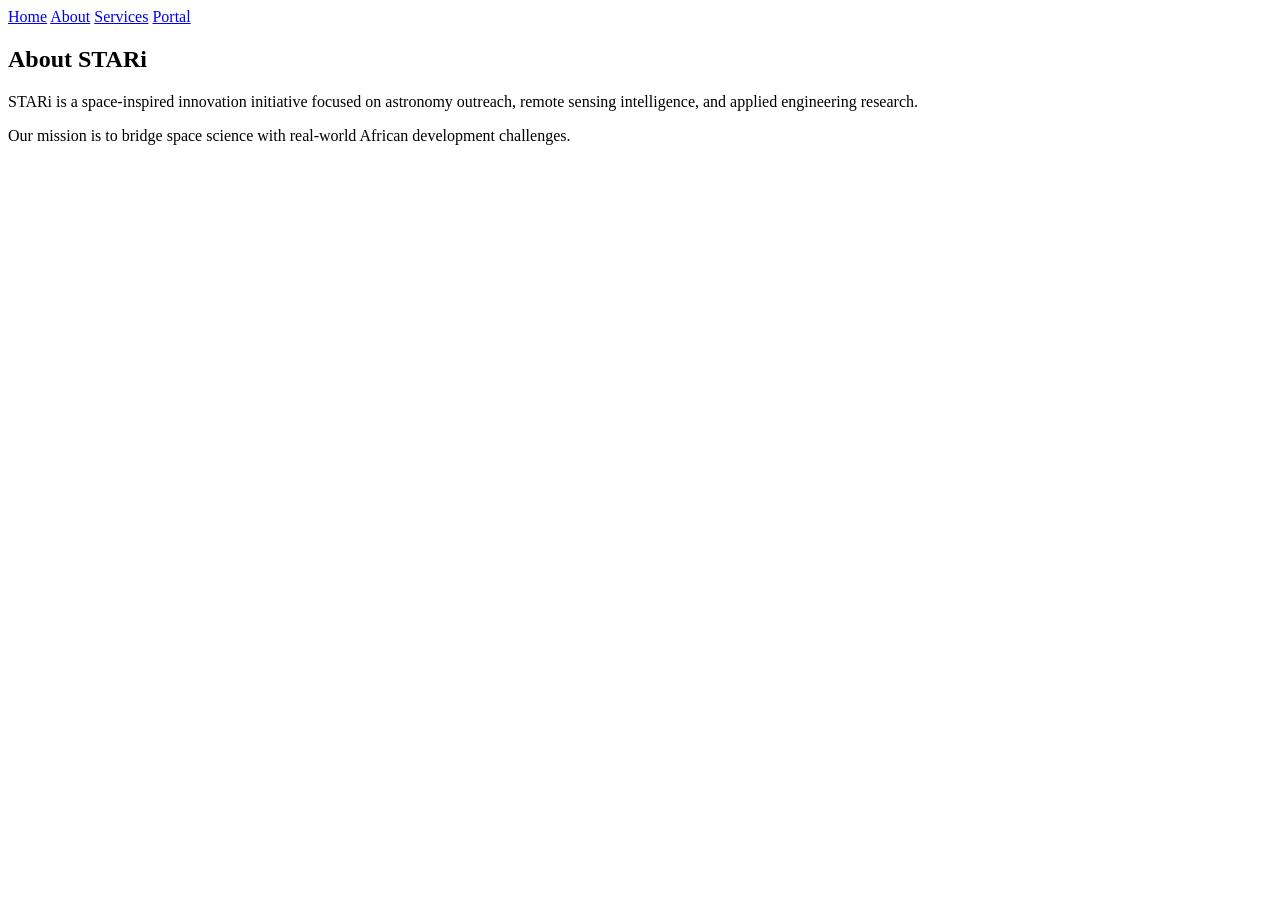
==== about.html @ fab25d23 "Create about.html" ====
<!DOCTYPE html>
<html lang="en">
<head>
<meta charset="UTF-8">
<meta name="viewport" content="width=device-width, initial-scale=1.0">
<title>About | STARi</title>
<link rel="stylesheet" href="styles.css">
</head>

<body>

<header>
  <nav>
    <a href="index.html">Home</a>
    <a href="about.html">About</a>
    <a href="services.html">Services</a>
    <a href="portal.html">Portal</a>
  </nav>
</header>

<section class="section">
  <h1>About STARi</h1>
  <p>
    STARi is a space-inspired innovation initiative focused on astronomy outreach,
    remote sensing intelligence, and applied engineering research.
  </p>

  <p>
    Our mission is to bridge space science with real-world African development challenges.
  </p>
</section>

</body>
</html>
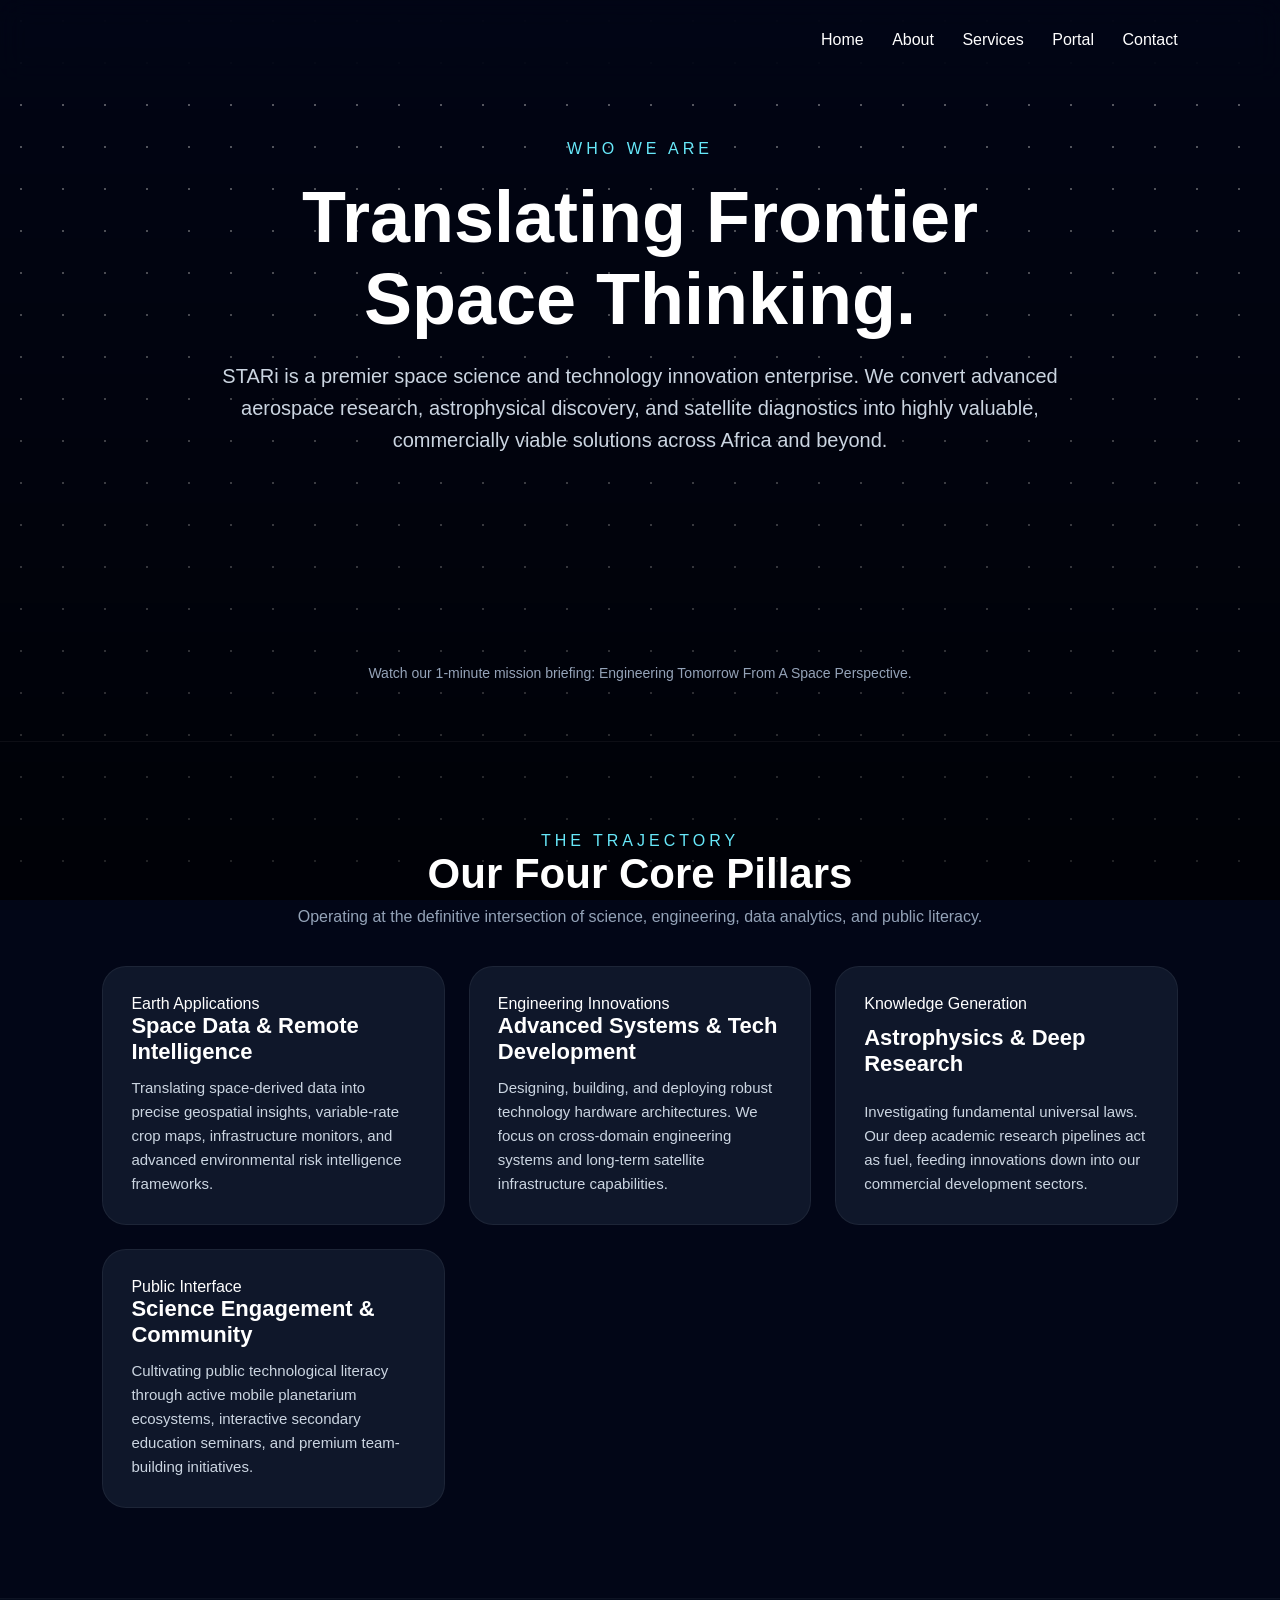
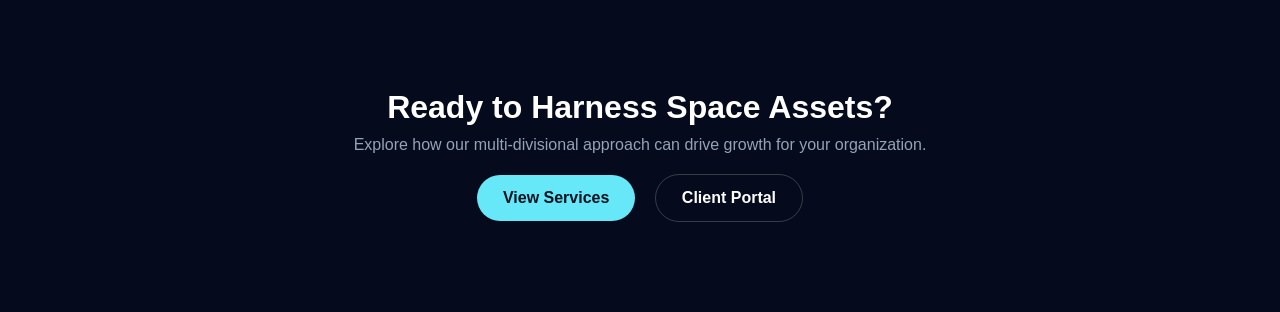
==== commit ea0565ba: "Update about.html" ====
--- a/about.html
+++ b/about.html
@@ -1,34 +1,107 @@
 <!DOCTYPE html>
 <html lang="en">
 <head>
-<meta charset="UTF-8">
-<meta name="viewport" content="width=device-width, initial-scale=1.0">
-<title>About | STARi</title>
-<link rel="stylesheet" href="styles.css">
+  <meta charset="UTF-8">
+  <meta name="viewport" content="width=device-width, initial-scale=1.0">
+  <title>About Us | STARi</title>
+  <link rel="stylesheet" href="styles.css">
 </head>
-
 <body>
 
+<div class="bg"></div>
+<div class="glow"></div>
+
 <header>
+  <div class="logo">
+    <a href="index.html"><img src="https://imgur.com" alt="STARi Logo"></a>
+  </div>
   <nav>
     <a href="index.html">Home</a>
     <a href="about.html">About</a>
     <a href="services.html">Services</a>
     <a href="portal.html">Portal</a>
+    <a href="contact.html">Contact</a>
   </nav>
 </header>
 
-<section class="section">
-  <h1>About STARi</h1>
-  <p>
-    STARi is a space-inspired innovation initiative focused on astronomy outreach,
-    remote sensing intelligence, and applied engineering research.
-  </p>
-
-  <p>
-    Our mission is to bridge space science with real-world African development challenges.
-  </p>
+<!-- HERO INTRO -->
+<section class="hero" style="min-height: auto; padding-bottom: 40px;">
+  <div class="hero-wrap">
+    <div class="tag">WHO WE ARE</div>
+    <h1>Translating Frontier Space Thinking.</h1>
+    <p style="font-size: 20px; line-height: 1.6; margin-top: 20px;">
+      STARi is a premier space science and technology innovation enterprise. We convert advanced aerospace research, astrophysical discovery, and satellite diagnostics into highly valuable, commercially viable solutions across Africa and beyond.
+    </p>
+  </div>
 </section>
 
+<!-- VIDEO SLOT SECTION -->
+<section class="section center" style="padding-top: 0; padding-bottom: 60px;">
+  <div style="max-width: 900px; margin: 0 auto; width: 100%;">
+    <div class="video-container-slot">
+      <!-- PLACEHOLDER FOR VIDEO: Replace the src link inside the iframe below with your YouTube/Vimeo embed link -->
+      <iframe 
+        src="https://youtube.com" 
+        title="STARi Corporate Introduction Video" 
+        frameborder="0" 
+        allow="accelerometer; autoplay; clipboard-write; encrypted-media; gyroscope; picture-in-picture" 
+        allowfullscreen>
+      </iframe>
+    </div>
+    <p class="muted" style="margin: 15px auto 0; font-size: 14px;">Watch our 1-minute mission briefing: Engineering Tomorrow From A Space Perspective.</p>
+  </div>
+</section>
+
+<!-- THE FOUR PILLARS -->
+<section class="section" style="border-top: 1px solid rgba(255,255,255,.05);">
+  <div class="center" style="margin-bottom: 40px;">
+    <div class="tag">THE TRAJECTORY</div>
+    <h2 class="title">Our Four Core Pillars</h2>
+    <p class="muted" style="margin: 0 auto;">Operating at the definitive intersection of science, engineering, data analytics, and public literacy.</p>
+  </div>
+
+  <div class="grid two">
+    
+    <!-- Pillar 1 -->
+    <div class="card">
+      <div class="card-tag">Earth Applications</div>
+      <h3 style="font-size: 22px; margin-bottom: 10px;">Space Data & Remote Intelligence</h3>
+      <p class="muted">Translating space-derived data into precise geospatial insights, variable-rate crop maps, infrastructure monitors, and advanced environmental risk intelligence frameworks.</p>
+    </div>
+
+    <!-- Pillar 2 -->
+    <div class="card">
+      <div class="card-tag">Engineering Innovations</div>
+      <h3 style="font-size: 22px; margin-bottom: 10px;">Advanced Systems & Tech Development</h3>
+      <p class="muted">Designing, building, and deploying robust technology hardware architectures. We focus on cross-domain engineering systems and long-term satellite infrastructure capabilities.</p>
+    </div>
+
+    <!-- Pillar 3 -->
+    <div class="card">
+      <div class="card-tag">Knowledge Generation</div>
+      <h3 style="font-size: 22px; margin-bottom: 10px;">Astrophysics & Deep Research</h3>
+      <p class="muted">Investigating fundamental universal laws. Our deep academic research pipelines act as fuel, feeding innovations down into our commercial development sectors.</p>
+    </div>
+
+    <!-- Pillar 4 -->
+    <div class="card">
+      <div class="card-tag">Public Interface</div>
+      <h3 style="font-size: 22px; margin-bottom: 10px;">Science Engagement & Community</h3>
+      <p class="muted">Cultivating public technological literacy through active mobile planetarium ecosystems, interactive secondary education seminars, and premium team-building initiatives.</p>
+    </div>
+
+  </div>
+</section>
+
+<!-- CALL TO ACTION -->
+<section class="section center" style="background: rgba(15, 23, 42, 0.3); border-top: 1px solid rgba(255,255,255,.03);">
+  <h2 class="title" style="font-size: 32px;">Ready to Harness Space Assets?</h2>
+  <p class="muted" style="margin: 0 auto 20px;">Explore how our multi-divisional approach can drive growth for your organization.</p>
+  <a href="services.html" class="btn" style="margin-top:0;">View Services</a>
+  <a href="portal.html" class="btn" style="margin-top:0; background:transparent; color:#fff; border: 1px solid rgba(255,255,255,0.2); margin-left: 15px;">Client Portal</a>
+</section>
+
+<script src="script.js"></script>
 </body>
 </html>
+</html>
--- a/styles.css
+++ b/styles.css
@@ -0,0 +1,164 @@
+/* styles.css mn*/
+*{margin:0;padding:0;box-sizing:border-box}
+html{scroll-behavior:smooth}
+body{font-family:Inter,Arial,sans-serif;background:#020617;color:#fff;overflow-x:hidden}
+a{text-decoration:none;color:inherit}
+
+.bg{position:fixed;inset:0;background:radial-gradient(circle,#ffffff66 1px,transparent 1px);background-size:42px 42px;z-index:-2}
+.glow{position:fixed;inset:0;background:linear-gradient(180deg,rgba(0,0,0,.1),rgba(0,0,0,.7));z-index:-1}
+
+header{
+  height:80px;
+  display:flex;
+  align-items:center;
+  justify-content:space-between;
+  padding:0 8%;
+  position:fixed;
+  top:0;
+  width:100%;
+  z-index:1000;
+  background:rgba(2,6,23,.55);
+  backdrop-filter:blur(14px);
+}
+
+.logo img{
+  height:200px;
+  width:auto;
+  display:block;
+  filter:drop-shadow(0 0 10px #67e8f9);
+}
+
+nav a{margin-left:24px}
+
+.hero{min-height:100vh;display:grid;place-items:center;padding:140px 8% 80px}
+.hero-wrap{text-align:center;max-width:900px}
+.tag{color:#67e8f9;letter-spacing:4px}
+.hero h1{font-size:72px;margin:18px 0}
+.hero p{color:#cbd5e1}
+
+.btn{display:inline-block;margin-top:20px;padding:14px 26px;border-radius:999px;background:#67e8f9;color:#04111f;font-weight:800}
+
+.section{padding:90px 8%}
+.title{font-size:42px;margin-bottom:10px}
+.muted{color:#94a3b8;max-width:700px}
+
+.grid{display:grid;gap:24px;margin-top:30px}
+.two{grid-template-columns:repeat(auto-fit,minmax(280px,1fr))}
+.four{grid-template-columns:repeat(auto-fit,minmax(180px,1fr))}
+
+/* Global standard layout cards */
+.card{
+  padding:28px;
+  border-radius:24px;
+  background:#0f172a;
+  border:1px solid rgba(255,255,255,.06);
+  overflow: hidden; 
+  display: flex;
+  flex-direction: column;
+  justify-content: space-between;
+  position: relative;
+  transition: transform 0.3s cubic-bezier(0.25, 1, 0.5, 1), border-color 0.3s ease;
+}
+
+.center { text-align: center; justify-content: center; align-items: center; }
+
+.card:hover {
+  transform: translateY(-4px);
+  border-color: rgba(103, 232, 249, 0.3);
+}
+
+/* ==========================================================================
+   NEW: NASA Structural Image Engine (No gaps, No zooming)
+   ========================================================================== */
+
+/* Gives specific canvas framing heights for media content structures */
+#services .card {
+  min-height: 340px; 
+}
+
+#divisions .card {
+  min-height: 200px;
+}
+
+/* The actual image asset element stretched edge-to-edge with absolute zero gaps */
+.card-bg-img {
+  position: absolute;
+  inset: 0;
+  width: 100%;
+  height: 100%;
+  object-fit: fill; /* Forces entire photo to completely match card boundaries without cropping */
+  z-index: 1;
+  transition: transform 0.4s ease;
+}
+
+.card:hover .card-bg-img {
+  transform: scale(1.03); /* Subtle fluid interactive zoom on mouse-over */
+}
+
+/* High-contrast dark linear protective film overlay protecting white text */
+.card-overlay-film {
+  position: absolute;
+  inset: 0;
+  background: linear-gradient(to top, rgba(2, 6, 23, 0.95) 25%, rgba(2, 6, 23, 0.5) 70%, rgba(2, 6, 23, 0.2) 100%);
+  z-index: 2;
+}
+
+/* Lifts all copy and buttons safely over graphic elements */
+.card-text-layer {
+  position: relative;
+  z-index: 3;
+  width: 100%;
+  height: 100%;
+  display: flex;
+  flex-direction: column;
+  justify-content: flex-end;
+  align-items: flex-start;
+}
+
+/* ========================================================================== */
+
+.metric{font-size:48px;color:#67e8f9;font-weight:900}
+
+/* Typography styles for content inside the service cards */
+.card h3 {
+  font-size: 26px;
+  line-height: 1.2;
+  margin-bottom: 8px;
+  font-weight: 800;
+}
+
+.card h4 {
+  color: #fff;
+  font-size: 20px;
+  font-weight: 700;
+  margin: 0;
+}
+
+.card p {
+  font-size: 15px;
+  line-height: 1.6;
+  color: #cbd5e1;
+}
+
+/* Interactive custom typography link indicator */
+.card-link {
+  font-size: 14px;
+  font-weight: 700;
+  color: #67e8f9;
+  display: inline-block;
+  margin-top: 15px;
+}
+
+.badge-row {
+  display: flex;
+  gap: 12px;
+  flex-wrap: wrap;
+  margin-top: 15px;
+}
+
+@media(max-width:768px){
+nav{display:none}
+.hero h1{font-size:44px}
+#services .card { min-height: 300px; }
+#divisions .card { min-height: 170px; }
+}
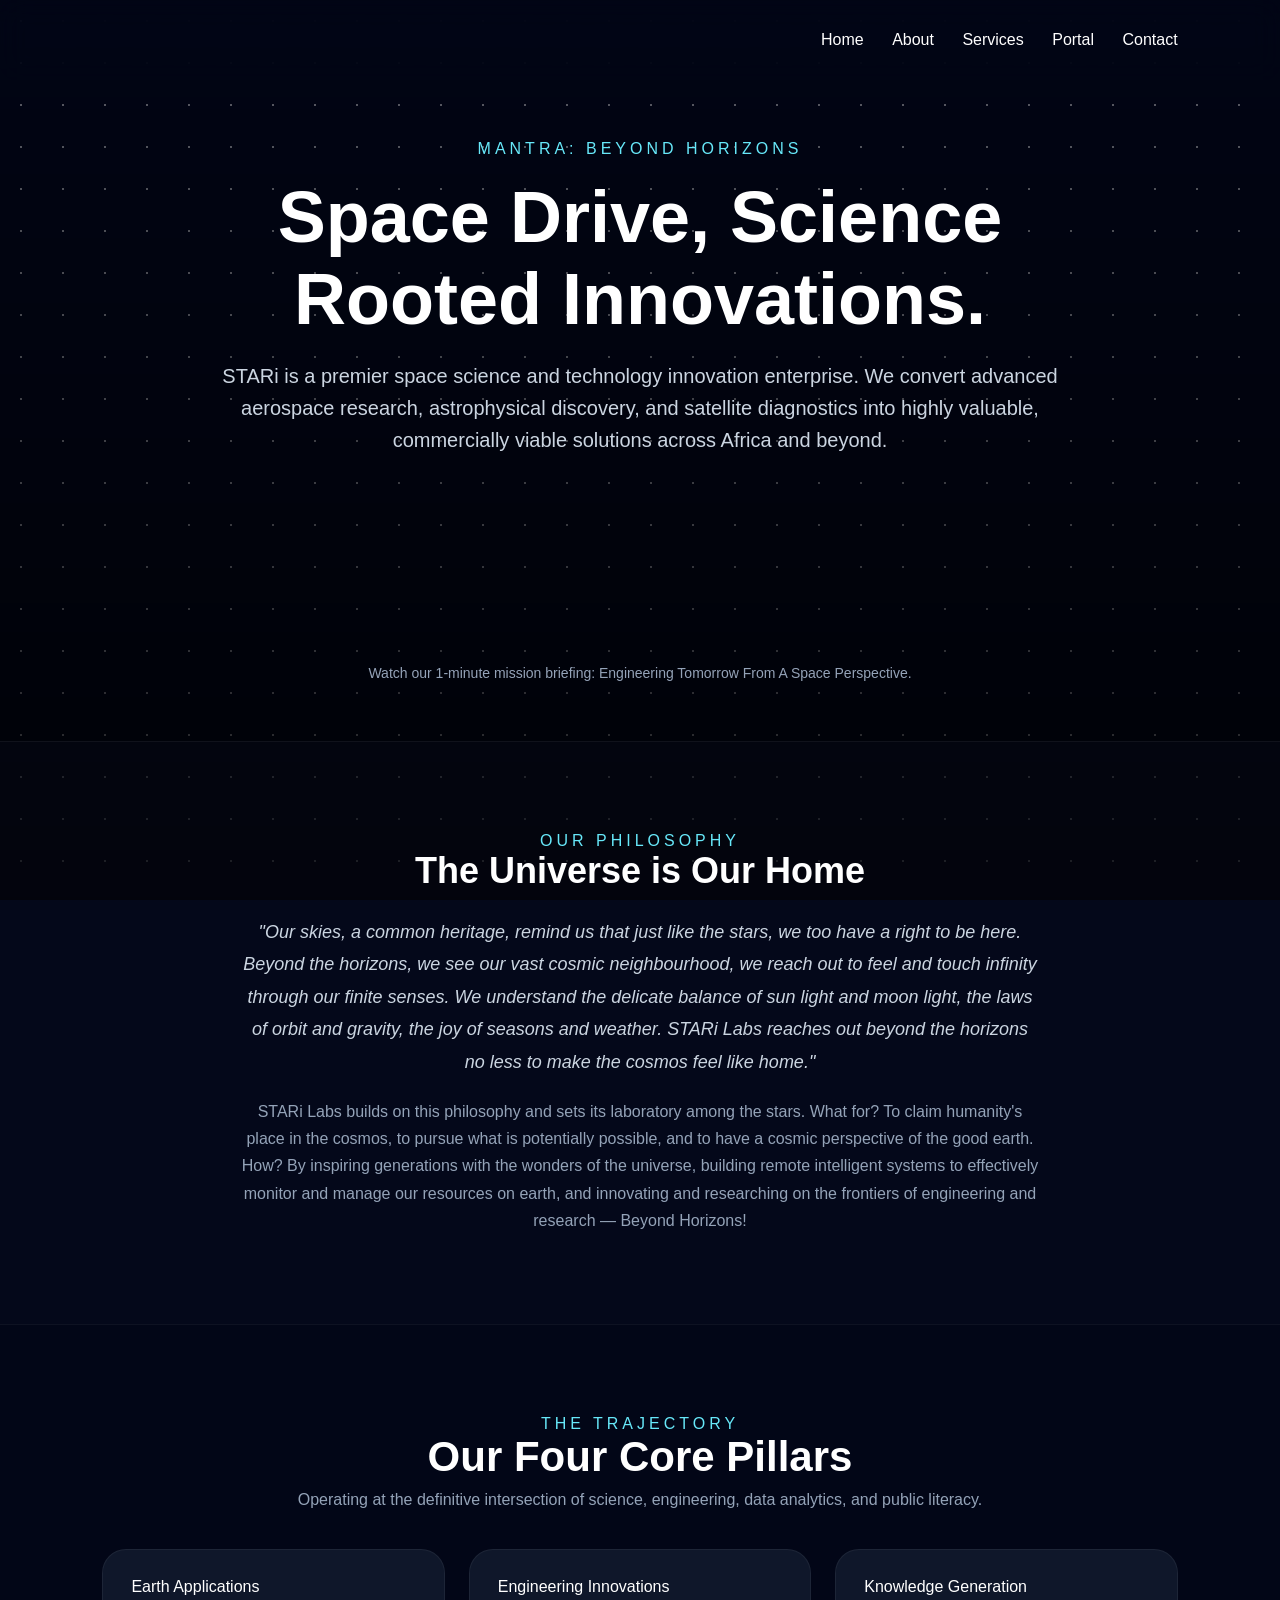
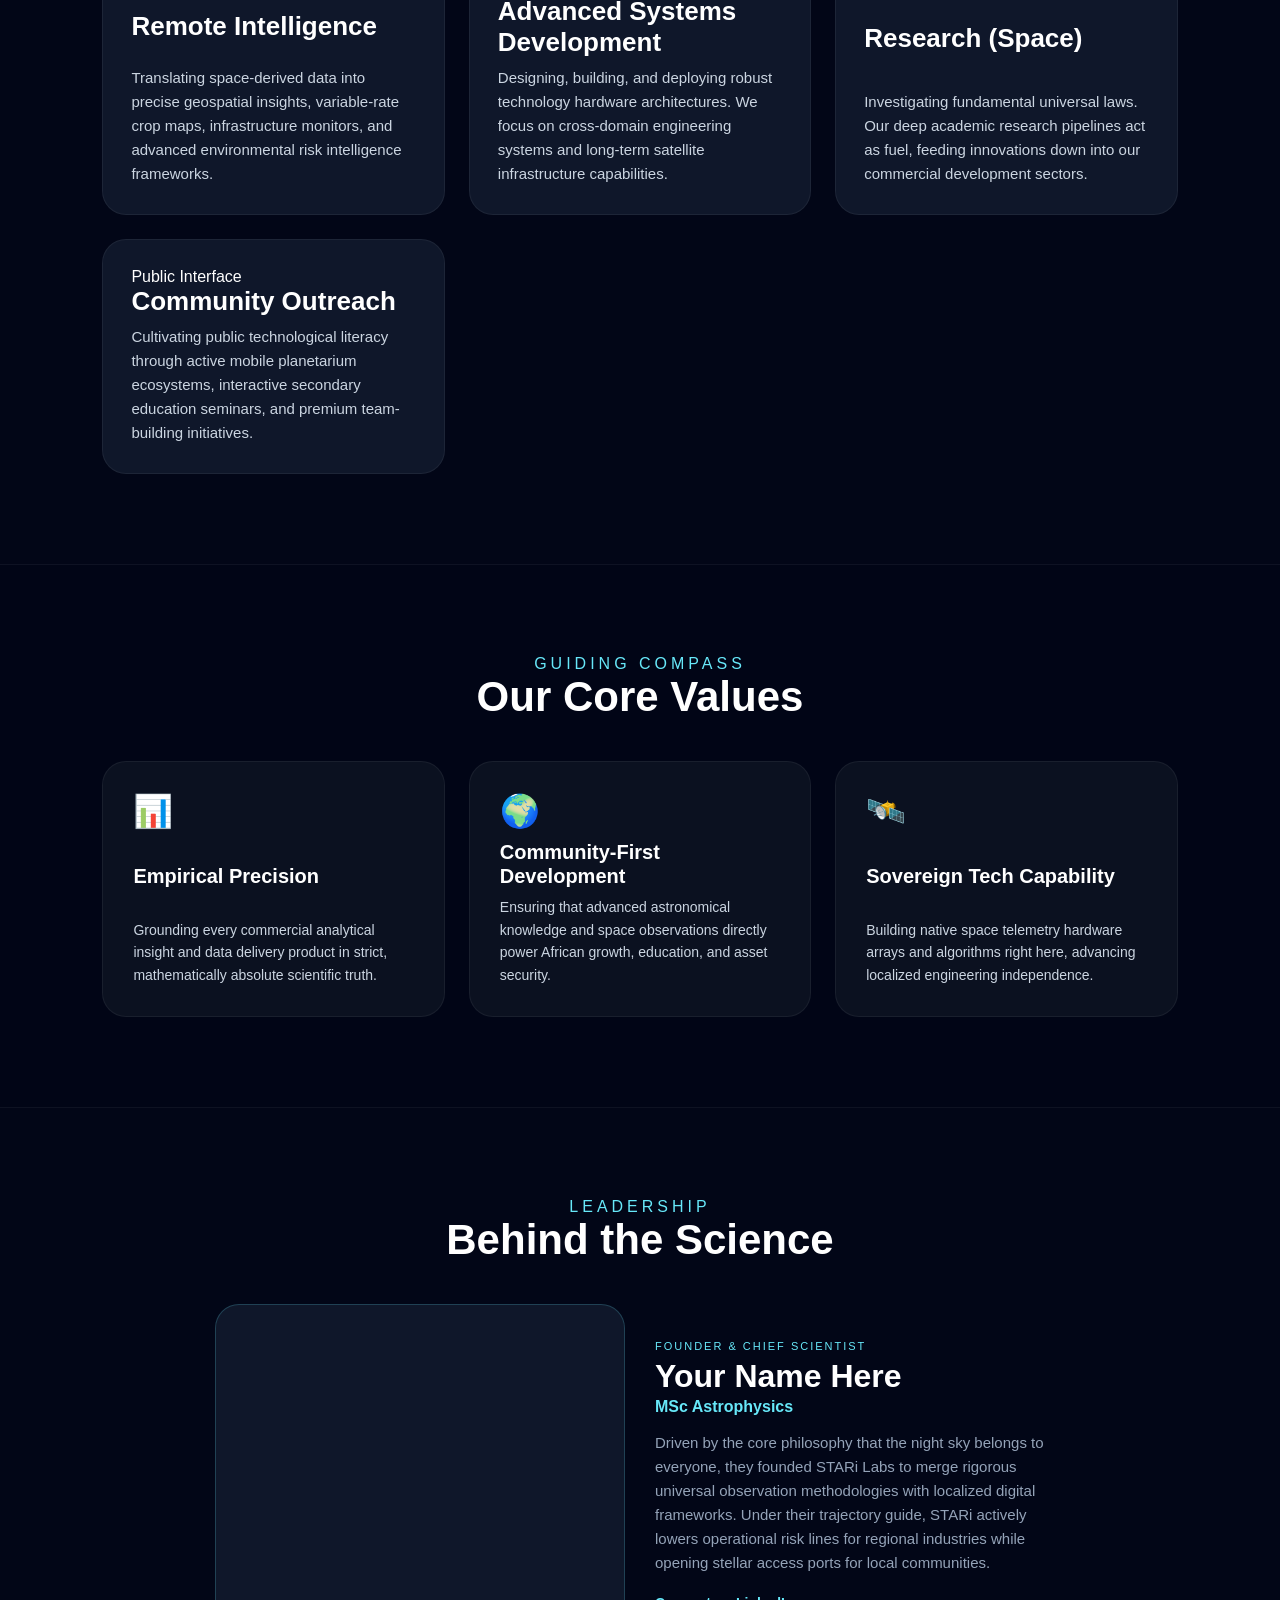
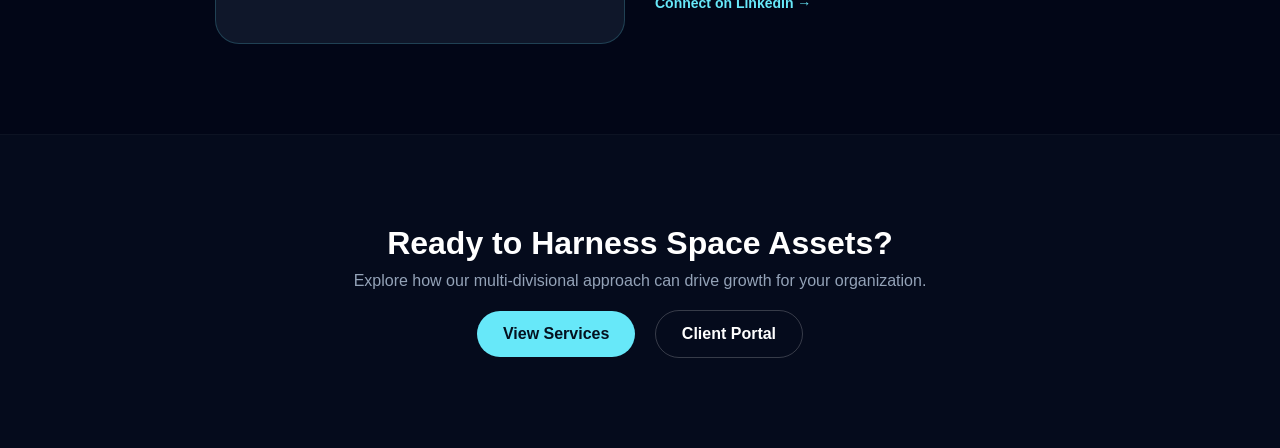
==== commit baccb18a: "Update about.html" ====
--- a/about.html
+++ b/about.html
@@ -13,7 +13,7 @@
 
 <header>
   <div class="logo">
-    <a href="index.html"><img src="https://imgur.com" alt="STARi Logo"></a>
+    <a href="index.html"><img src="https://i.imgur.com/R3OBLXe.png" alt="STARi Logo"></a>
   </div>
   <nav>
     <a href="index.html">Home</a>
@@ -27,8 +27,8 @@
 <!-- HERO INTRO -->
 <section class="hero" style="min-height: auto; padding-bottom: 40px;">
   <div class="hero-wrap">
-    <div class="tag">WHO WE ARE</div>
-    <h1>Translating Frontier Space Thinking.</h1>
+    <div class="tag">MANTRA: BEYOND HORIZONS</div>
+    <h1>Space Drive, Science Rooted Innovations.</h1>
     <p style="font-size: 20px; line-height: 1.6; margin-top: 20px;">
       STARi is a premier space science and technology innovation enterprise. We convert advanced aerospace research, astrophysical discovery, and satellite diagnostics into highly valuable, commercially viable solutions across Africa and beyond.
     </p>
@@ -39,9 +39,9 @@
 <section class="section center" style="padding-top: 0; padding-bottom: 60px;">
   <div style="max-width: 900px; margin: 0 auto; width: 100%;">
     <div class="video-container-slot">
-      <!-- PLACEHOLDER FOR VIDEO: Replace the src link inside the iframe below with your YouTube/Vimeo embed link -->
+      <!-- REPLACE THIS URL WITH YOUR YOUTUBE EMBED LINK -->
       <iframe 
-        src="https://youtube.com" 
+        src="https://www.youtube.com/embed/QVk-HM4Ypyw?si=bgR9emn5hVUSKY8L" 
         title="STARi Corporate Introduction Video" 
         frameborder="0" 
         allow="accelerometer; autoplay; clipboard-write; encrypted-media; gyroscope; picture-in-picture" 
@@ -52,8 +52,24 @@
   </div>
 </section>
 
+<!-- PHILOSOPHY / SHORT STORY SECTION -->
+<section class="section" style="border-top: 1px solid rgba(255,255,255,.05); background: rgba(15, 23, 42, 0.2);">
+  <div style="max-width: 800px; margin: 0 auto; text-align: center;">
+    <div class="tag">OUR PHILOSOPHY</div>
+    <h2 class="title" style="font-size: 36px; margin-bottom: 24px;">The Universe is Our Home</h2>
+    
+    <p style="font-size: 18px; line-height: 1.8; color: #cbd5e1; font-style: italic; margin-bottom: 20px;">
+      "Our skies, a common heritage, remind us that just like the stars, we too have a right to be here. Beyond the horizons, we see our vast cosmic neighbourhood, we reach out to feel and touch infinity through our finite senses. We understand the delicate balance of sun light and moon light, the laws of orbit and gravity, the joy of seasons and weather. STARi Labs reaches out beyond the horizons no less to make the cosmos feel like home."
+    </p>
+    
+    <p style="font-size: 16px; line-height: 1.7; color: #94a3b8;">
+      STARi Labs builds on this philosophy and sets its laboratory among the stars. What for? To claim humanity's place in the cosmos, to pursue what is potentially possible, and to have a cosmic perspective of the good earth. How? By inspiring generations with the wonders of the universe, building remote intelligent systems to effectively monitor and manage our resources on earth, and innovating and researching on the frontiers of engineering and research — Beyond Horizons!
+    </p>
+  </div>
+</section>
+
 <!-- THE FOUR PILLARS -->
-<section class="section" style="border-top: 1px solid rgba(255,255,255,.05);">
+<section id="divisions" class="section" style="border-top: 1px solid rgba(255,255,255,.05);">
   <div class="center" style="margin-bottom: 40px;">
     <div class="tag">THE TRAJECTORY</div>
     <h2 class="title">Our Four Core Pillars</h2>
@@ -61,35 +77,88 @@
   </div>
 
   <div class="grid two">
-    
     <!-- Pillar 1 -->
-    <div class="card">
+    <div class="card" style="background-image: url('https://imgur.com');">
       <div class="card-tag">Earth Applications</div>
-      <h3 style="font-size: 22px; margin-bottom: 10px;">Space Data & Remote Intelligence</h3>
-      <p class="muted">Translating space-derived data into precise geospatial insights, variable-rate crop maps, infrastructure monitors, and advanced environmental risk intelligence frameworks.</p>
+      <h3>Remote Intelligence</h3>
+      <p>Translating space-derived data into precise geospatial insights, variable-rate crop maps, infrastructure monitors, and advanced environmental risk intelligence frameworks.</p>
     </div>
 
     <!-- Pillar 2 -->
-    <div class="card">
+    <div class="card" style="background-image: url('https://imgur.com');">
       <div class="card-tag">Engineering Innovations</div>
-      <h3 style="font-size: 22px; margin-bottom: 10px;">Advanced Systems & Tech Development</h3>
-      <p class="muted">Designing, building, and deploying robust technology hardware architectures. We focus on cross-domain engineering systems and long-term satellite infrastructure capabilities.</p>
+      <h3>Advanced Systems Development</h3>
+      <p>Designing, building, and deploying robust technology hardware architectures. We focus on cross-domain engineering systems and long-term satellite infrastructure capabilities.</p>
     </div>
 
     <!-- Pillar 3 -->
-    <div class="card">
+    <div class="card" style="background-image: url('https://imgur.com');">
       <div class="card-tag">Knowledge Generation</div>
-      <h3 style="font-size: 22px; margin-bottom: 10px;">Astrophysics & Deep Research</h3>
-      <p class="muted">Investigating fundamental universal laws. Our deep academic research pipelines act as fuel, feeding innovations down into our commercial development sectors.</p>
+      <h3>Research (Space)</h3>
+      <p>Investigating fundamental universal laws. Our deep academic research pipelines act as fuel, feeding innovations down into our commercial development sectors.</p>
     </div>
 
     <!-- Pillar 4 -->
-    <div class="card">
+    <div class="card" style="background-image: url('https://imgur.com');">
       <div class="card-tag">Public Interface</div>
-      <h3 style="font-size: 22px; margin-bottom: 10px;">Science Engagement & Community</h3>
-      <p class="muted">Cultivating public technological literacy through active mobile planetarium ecosystems, interactive secondary education seminars, and premium team-building initiatives.</p>
+      <h3>Community Outreach</h3>
+      <p>Cultivating public technological literacy through active mobile planetarium ecosystems, interactive secondary education seminars, and premium team-building initiatives.</p>
     </div>
+  </div>
+</section>
 
+<!-- CORE VALUES -->
+<section class="section" style="border-top: 1px solid rgba(255,255,255,.05); background: rgba(2, 6, 23, 0.4);">
+  <div class="center" style="margin-bottom: 40px;">
+    <div class="tag">GUIDING COMPASS</div>
+    <h2 class="title">Our Core Values</h2>
+  </div>
+  <div class="grid three" style="grid-template-columns: repeat(auto-fit, minmax(250px, 1fr));">
+    <div class="card" style="padding: 30px; background: #0b1120;">
+      <div class="metric" style="font-size: 32px; margin-bottom: 10px;">📊</div>
+      <h3 style="font-size: 20px; margin-bottom: 8px;">Empirical Precision</h3>
+      <p class="muted" style="font-size: 14px;">Grounding every commercial analytical insight and data delivery product in strict, mathematically absolute scientific truth.</p>
+    </div>
+    <div class="card" style="padding: 30px; background: #0b1120;">
+      <div class="metric" style="font-size: 32px; margin-bottom: 10px;">🌍</div>
+      <h3 style="font-size: 20px; margin-bottom: 8px;">Community-First Development</h3>
+      <p class="muted" style="font-size: 14px;">Ensuring that advanced astronomical knowledge and space observations directly power African growth, education, and asset security.</p>
+    </div>
+    <div class="card" style="padding: 30px; background: #0b1120;">
+      <div class="metric" style="font-size: 32px; margin-bottom: 10px;">🛰️</div>
+      <h3 style="font-size: 20px; margin-bottom: 8px;">Sovereign Tech Capability</h3>
+      <p class="muted" style="font-size: 14px;">Building native space telemetry hardware arrays and algorithms right here, advancing localized engineering independence.</p>
+    </div>
+  </div>
+</section>
+
+<!-- FOUNDER LAYER (NASA Action Shot Bento Grid) -->
+<section class="section" style="border-top: 1px solid rgba(255,255,255,.05);">
+  <div class="center" style="margin-bottom: 40px;">
+    <div class="tag">LEADERSHIP</div>
+    <h2 class="title">Behind the Science</h2>
+  </div>
+
+  <div style="max-width: 850px; margin: 0 auto; display: grid; grid-template-columns: repeat(auto-fit, minmax(280px, 1fr)); gap: 30px; align-items: center;">
+    <!-- Founder Image Frame Box -->
+    <div class="card" style="padding: 0; min-height: 340px; border-color: rgba(103, 232, 249, 0.2); background-size: cover; background-image: url('https://placeholder.com');">
+      <!-- Image is set via inline style background for clean automatic fitting -->
+    </div>
+    
+    <!-- Founder Credentials Content Box -->
+    <div style="display: flex; flex-direction: column; gap: 15px;">
+      <div>
+        <span class="tag" style="font-size: 11px; letter-spacing: 2px;">FOUNDER & CHIEF SCIENTIST</span>
+        <h3 style="font-size: 32px; font-weight: 800; margin-top: 5px; line-height: 1.1;">Your Name Here</h3>
+        <p style="color: #67e8f9; font-size: 16px; font-weight: 600; margin-top: 4px;">MSc Astrophysics</p>
+      </div>
+      <p class="muted" style="line-height: 1.6; font-size: 15px;">
+        Driven by the core philosophy that the night sky belongs to everyone, they founded STARi Labs to merge rigorous universal observation methodologies with localized digital frameworks. Under their trajectory guide, STARi actively lowers operational risk lines for regional industries while opening stellar access ports for local communities.
+      </p>
+      <div>
+        <a href="https://linkedin.com" target="_blank" class="card-link" style="margin-top: 5px;">Connect on LinkedIn →</a>
+      </div>
+    </div>
   </div>
 </section>
 
@@ -104,4 +173,3 @@
 <script src="script.js"></script>
 </body>
 </html>
-</html>
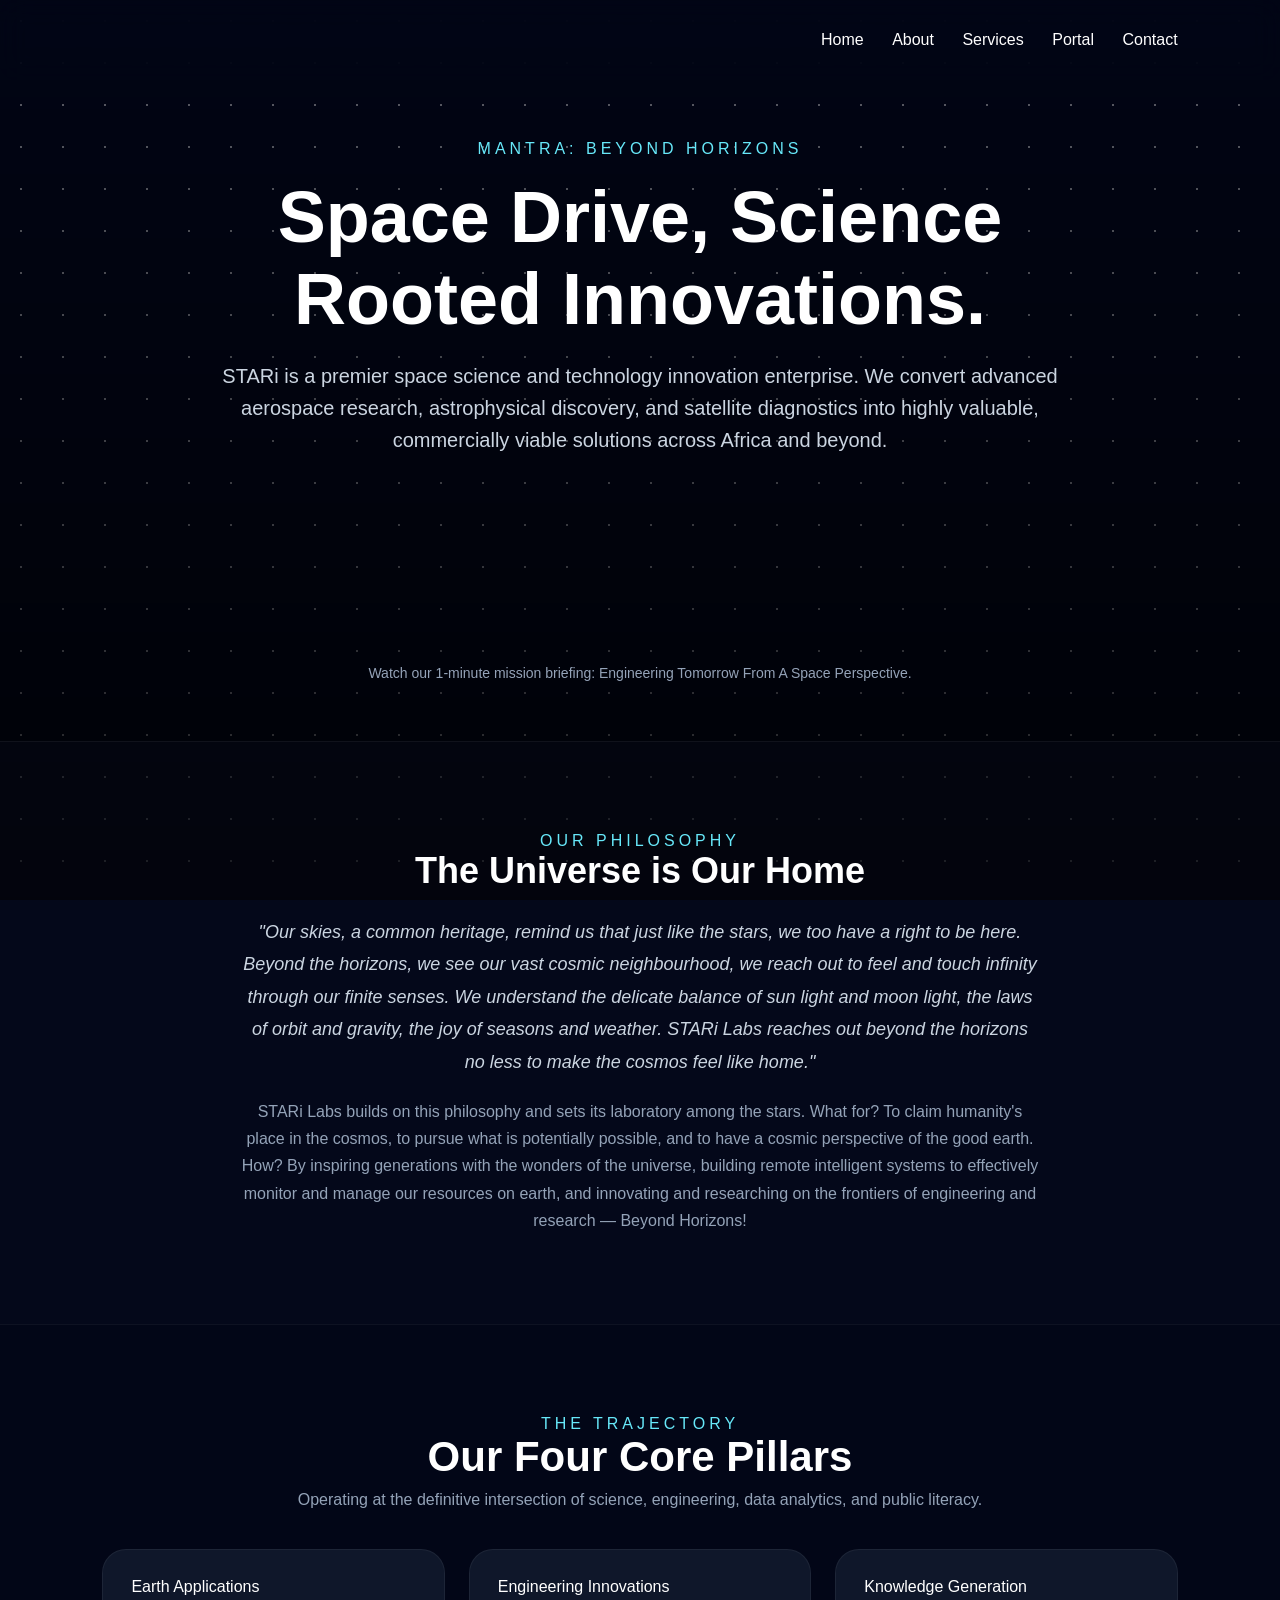
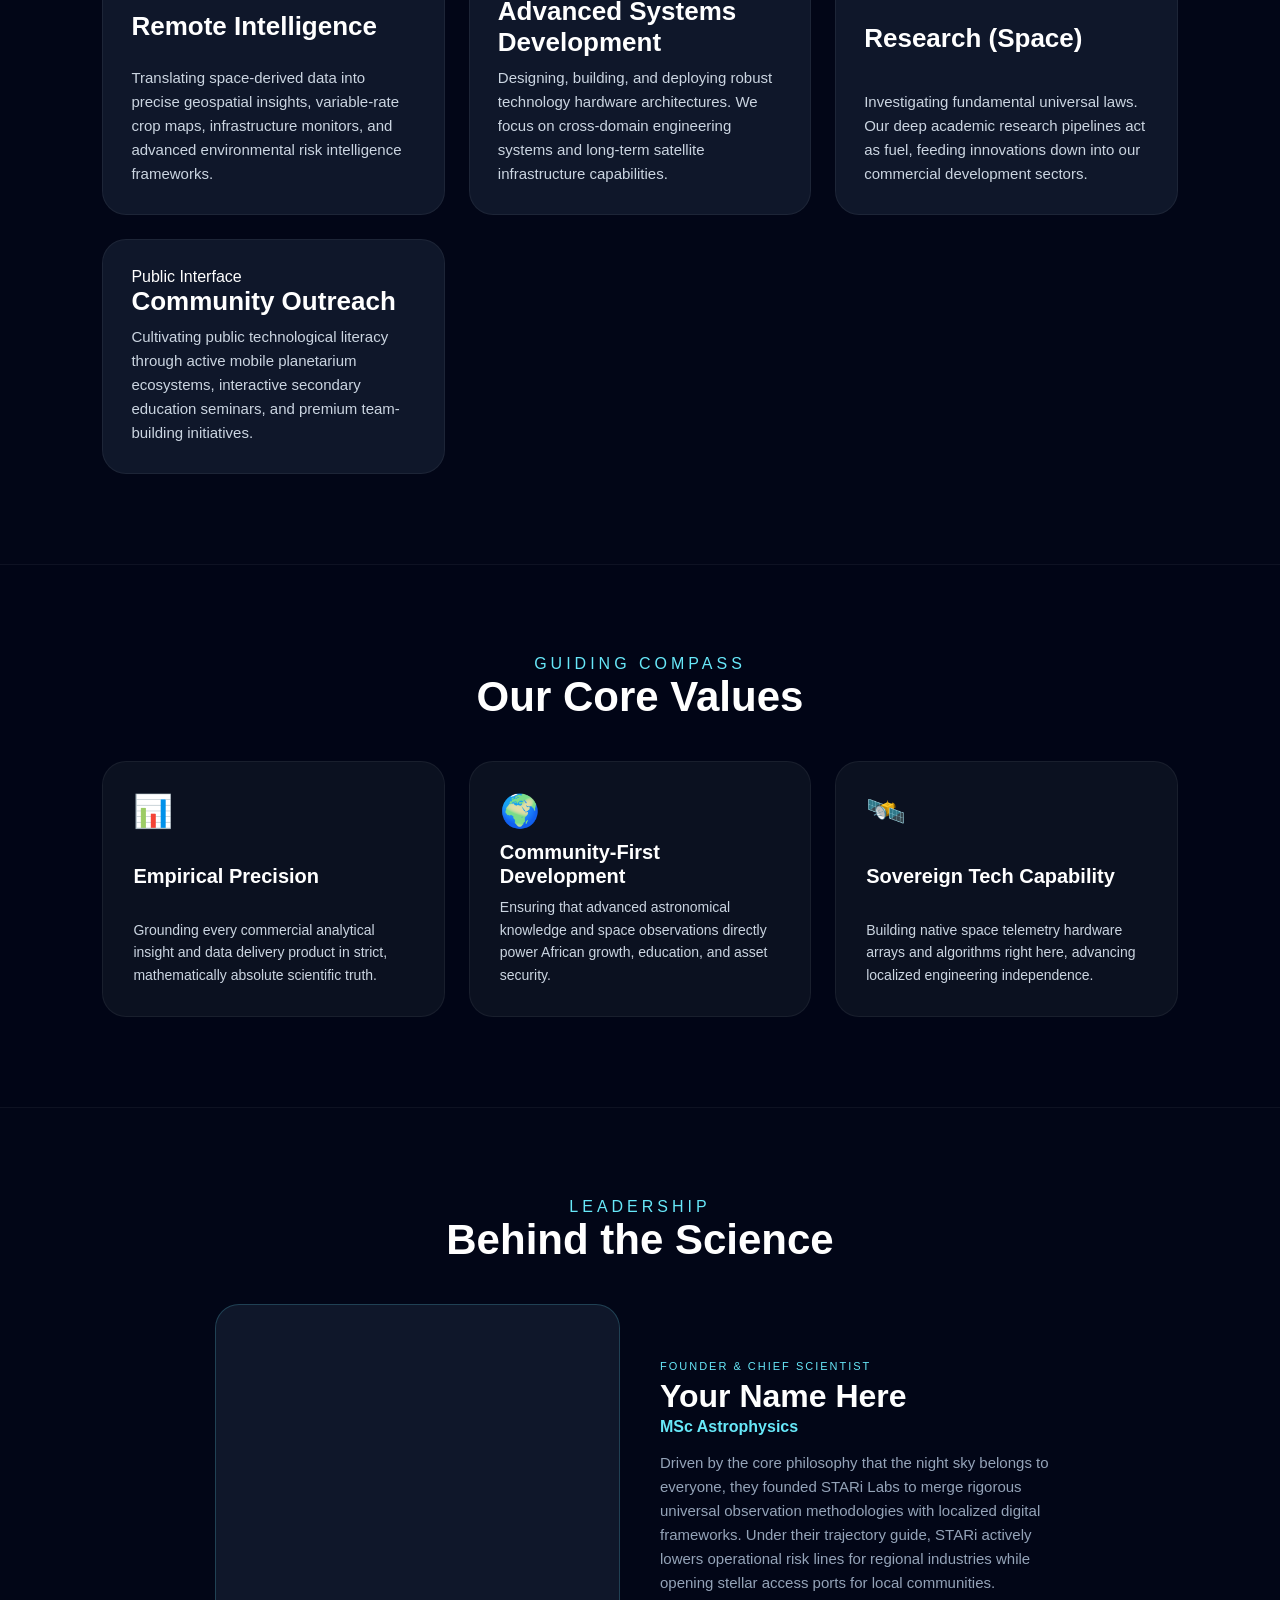
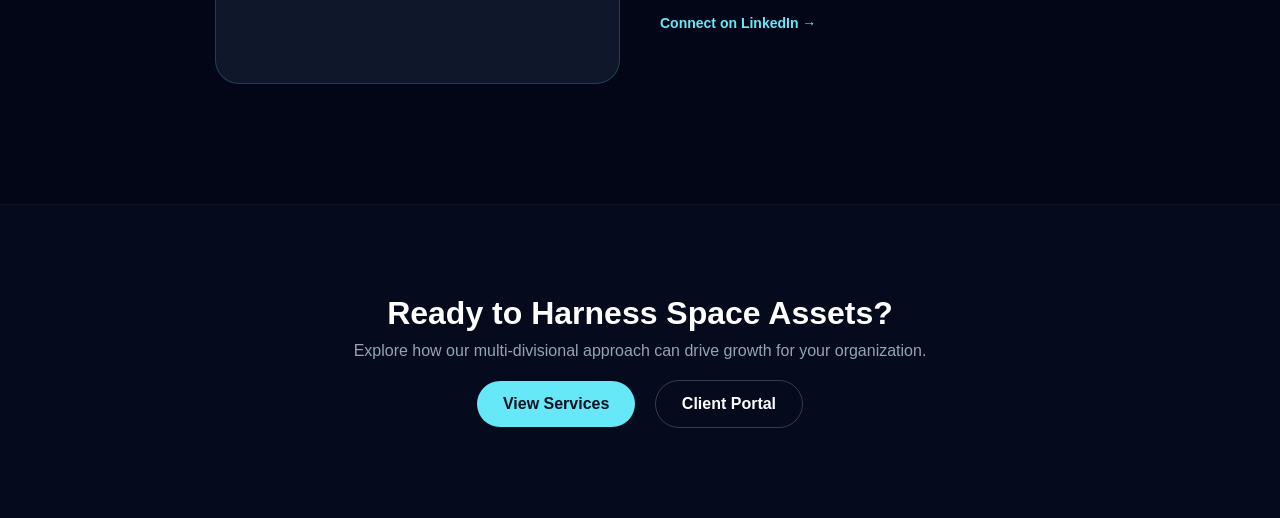
==== commit 42e78397: "Update about.html" ====
--- a/about.html
+++ b/about.html
@@ -35,11 +35,11 @@
   </div>
 </section>
 
-<!-- VIDEO SLOT SECTION -->
+<!-- VIDEO SLOT SECTION (Wider Layout Grid Array) -->
 <section class="section center" style="padding-top: 0; padding-bottom: 60px;">
-  <div style="max-width: 900px; margin: 0 auto; width: 100%;">
+  <!-- Expanded max-width parameter bounds to 1200px to match large presentation displays -->
+  <div style="max-width: 1200px; margin: 0 auto; width: 100%;">
     <div class="video-container-slot">
-      <!-- REPLACE THIS URL WITH YOUR YOUTUBE EMBED LINK -->
       <iframe 
         src="https://www.youtube.com/embed/QVk-HM4Ypyw?si=bgR9emn5hVUSKY8L" 
         title="STARi Corporate Introduction Video" 
@@ -132,17 +132,17 @@
   </div>
 </section>
 
-<!-- FOUNDER LAYER (NASA Action Shot Bento Grid) -->
-<section class="section" style="border-top: 1px solid rgba(255,255,255,.05);">
+<!-- FOUNDER LAYER (NASA Action Shot Bento Grid Layout) -->
+<section class="section" style="border-top: 1px solid rgba(255,255,255,.05); padding-bottom: 120px;">
   <div class="center" style="margin-bottom: 40px;">
     <div class="tag">LEADERSHIP</div>
     <h2 class="title">Behind the Science</h2>
   </div>
 
-  <div style="max-width: 850px; margin: 0 auto; display: grid; grid-template-columns: repeat(auto-fit, minmax(280px, 1fr)); gap: 30px; align-items: center;">
+  <div style="max-width: 850px; margin: 0 auto; display: grid; grid-template-columns: repeat(auto-fit, minmax(280px, 1fr)); gap: 40px; align-items: center;">
     <!-- Founder Image Frame Box -->
-    <div class="card" style="padding: 0; min-height: 340px; border-color: rgba(103, 232, 249, 0.2); background-size: cover; background-image: url('https://placeholder.com');">
-      <!-- Image is set via inline style background for clean automatic fitting -->
+    <div class="card" style="padding: 0; min-height: 380px; border-color: rgba(103, 232, 249, 0.2); background-size: cover; background-position: center; background-image: url('https://placeholder.com');">
+      <!-- Image backdrop configuration parameter layer -->
     </div>
     
     <!-- Founder Credentials Content Box -->
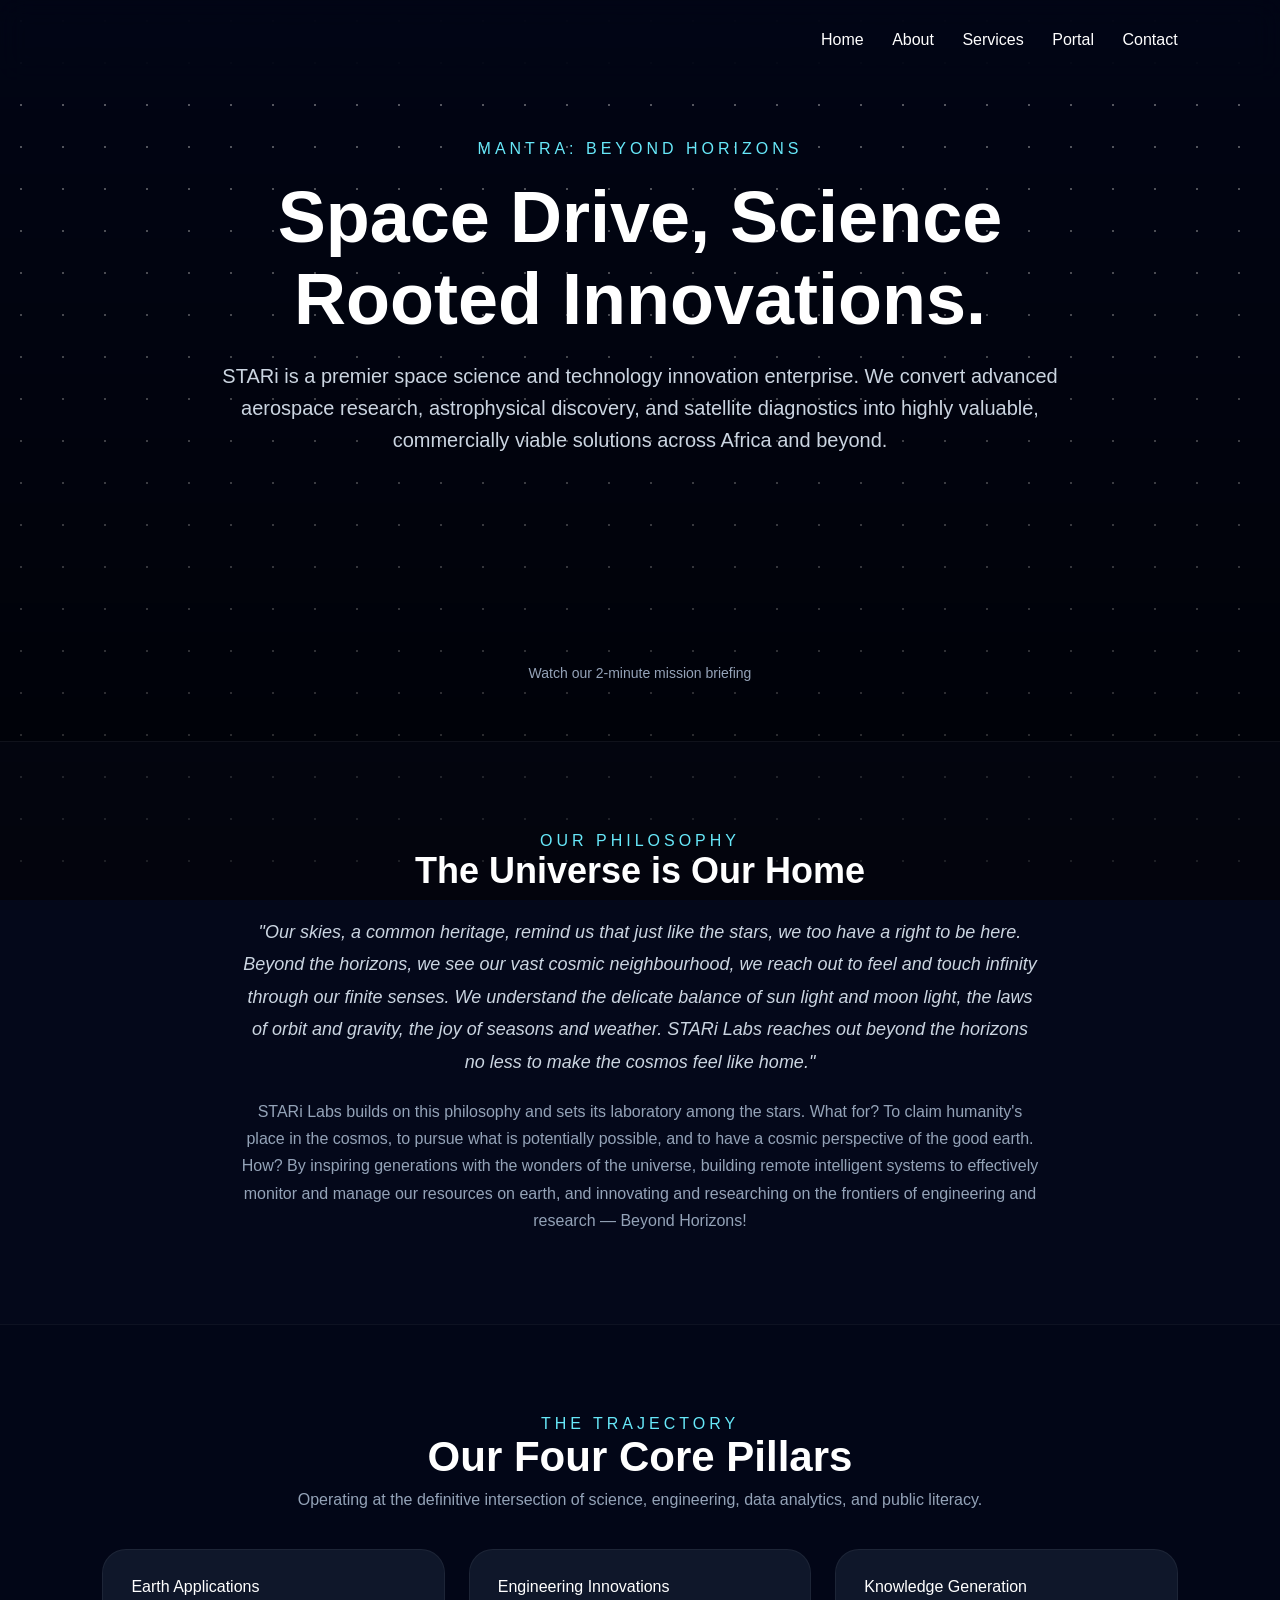
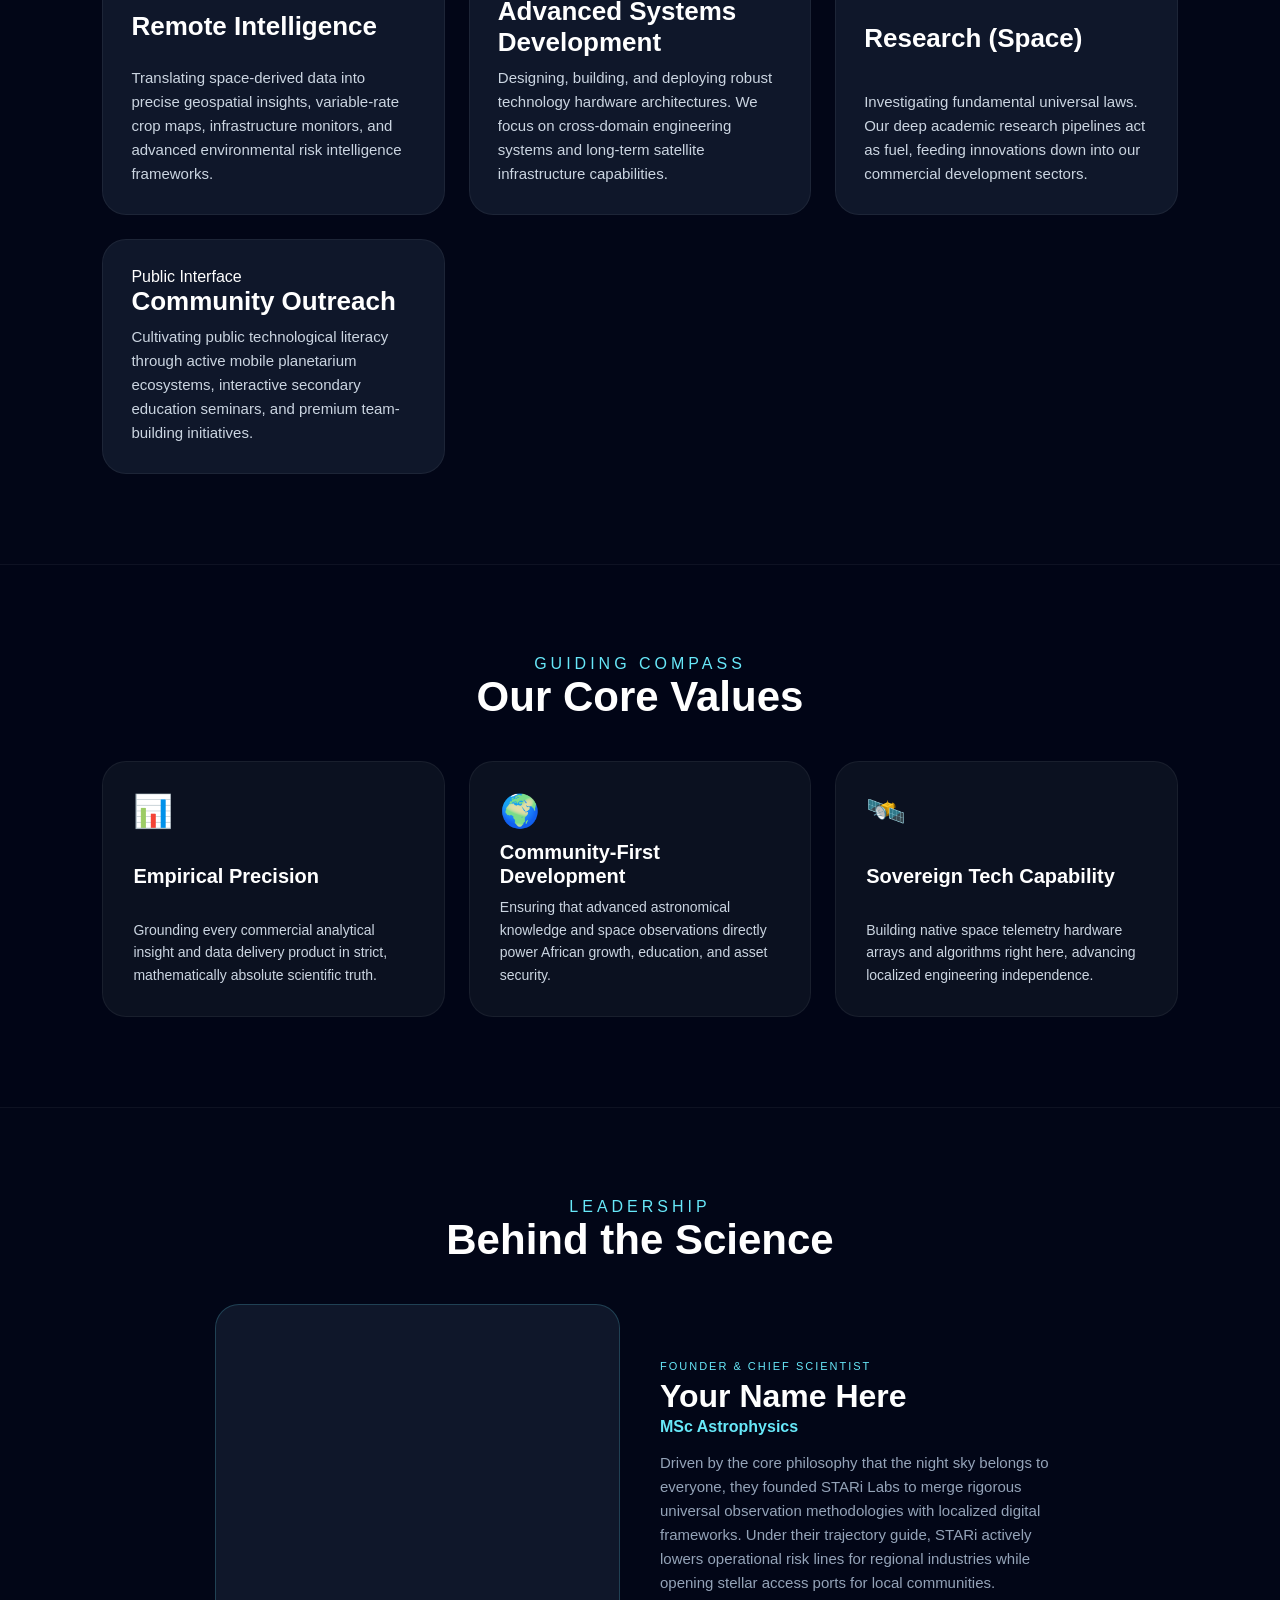
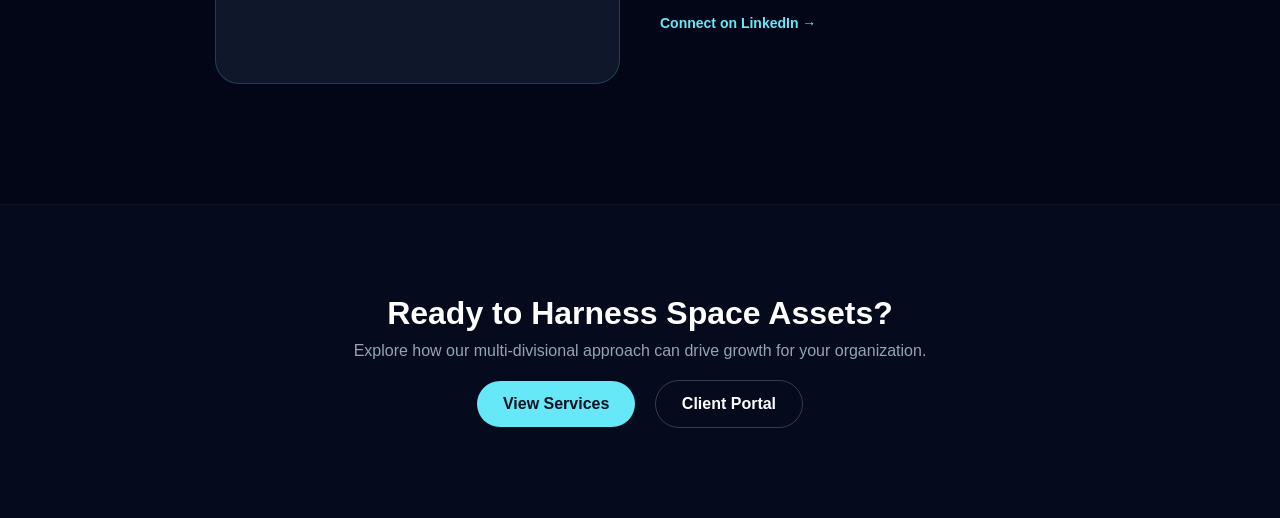
==== commit d4dc2fed: "Update about.html" ====
--- a/about.html
+++ b/about.html
@@ -48,7 +48,7 @@
         allowfullscreen>
       </iframe>
     </div>
-    <p class="muted" style="margin: 15px auto 0; font-size: 14px;">Watch our 1-minute mission briefing: Engineering Tomorrow From A Space Perspective.</p>
+    <p class="muted" style="margin: 15px auto 0; font-size: 14px;">Watch our 2-minute mission briefing</p>
   </div>
 </section>
 
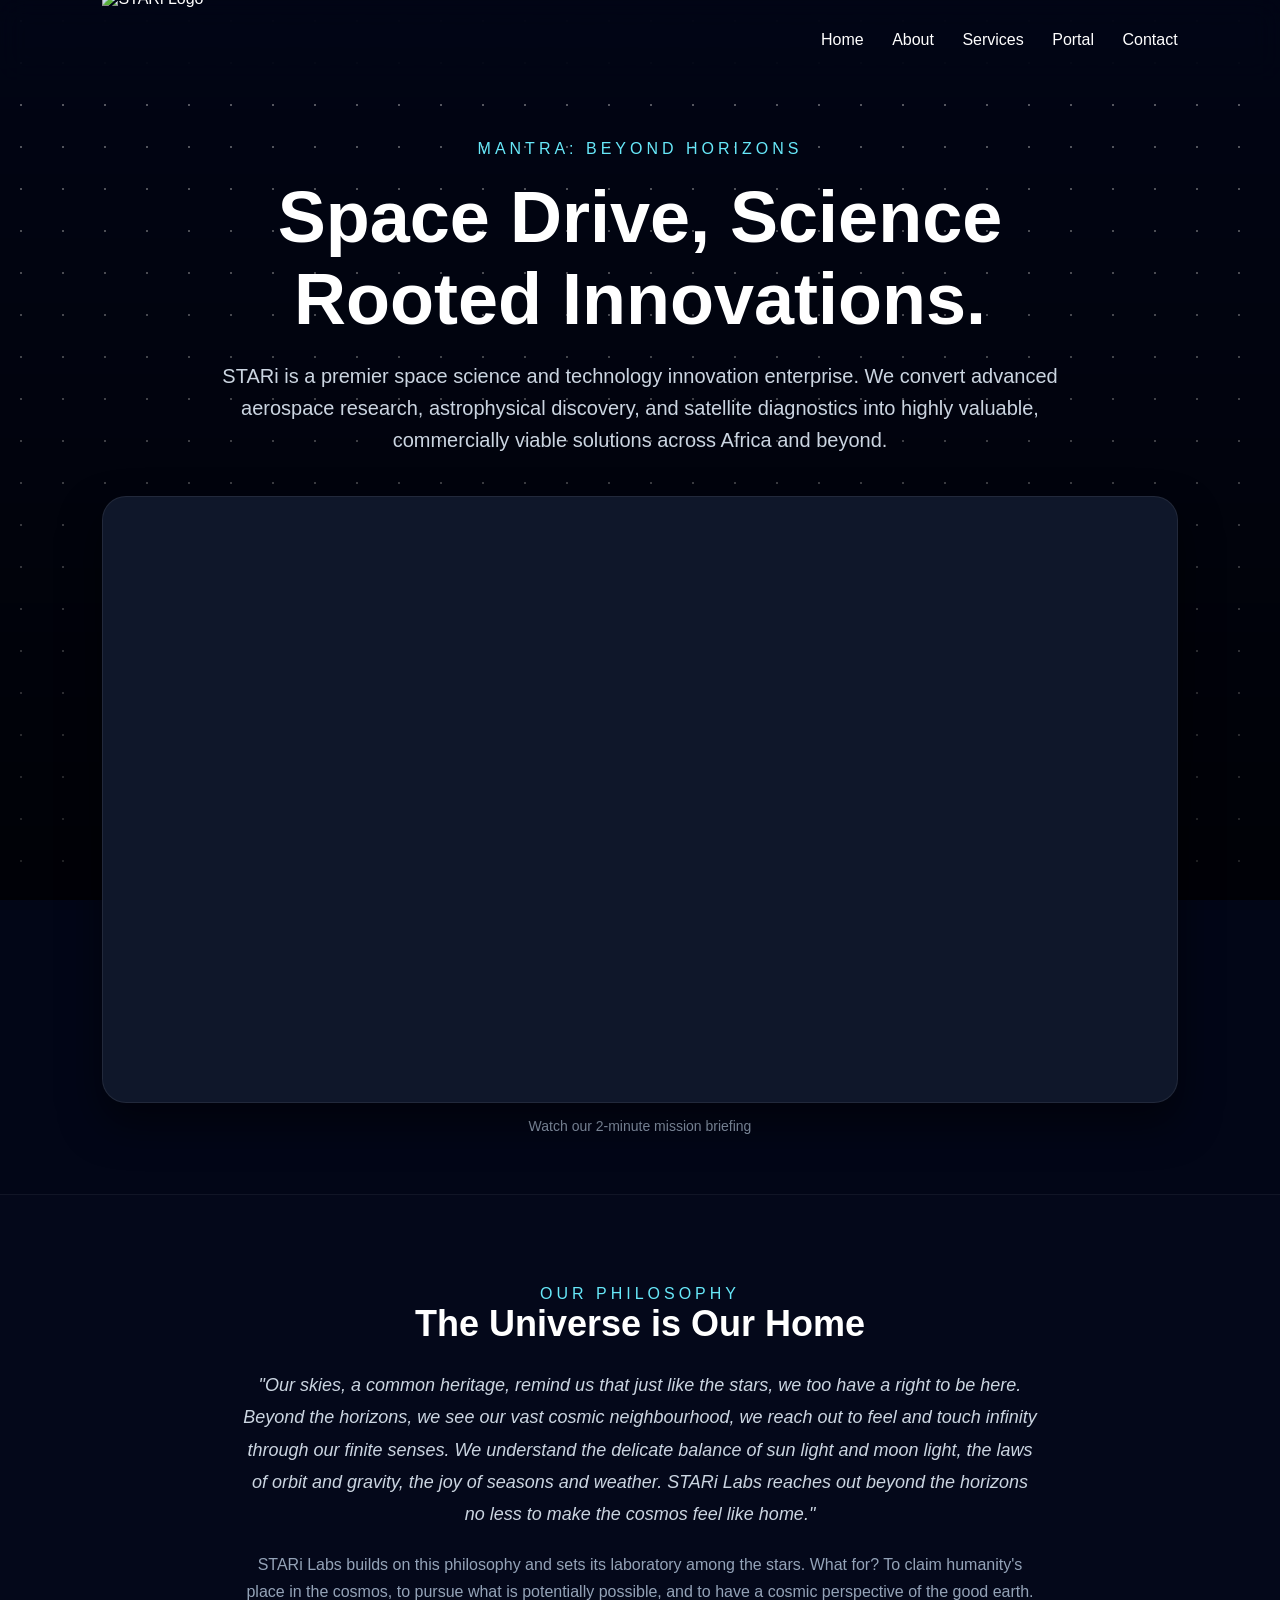
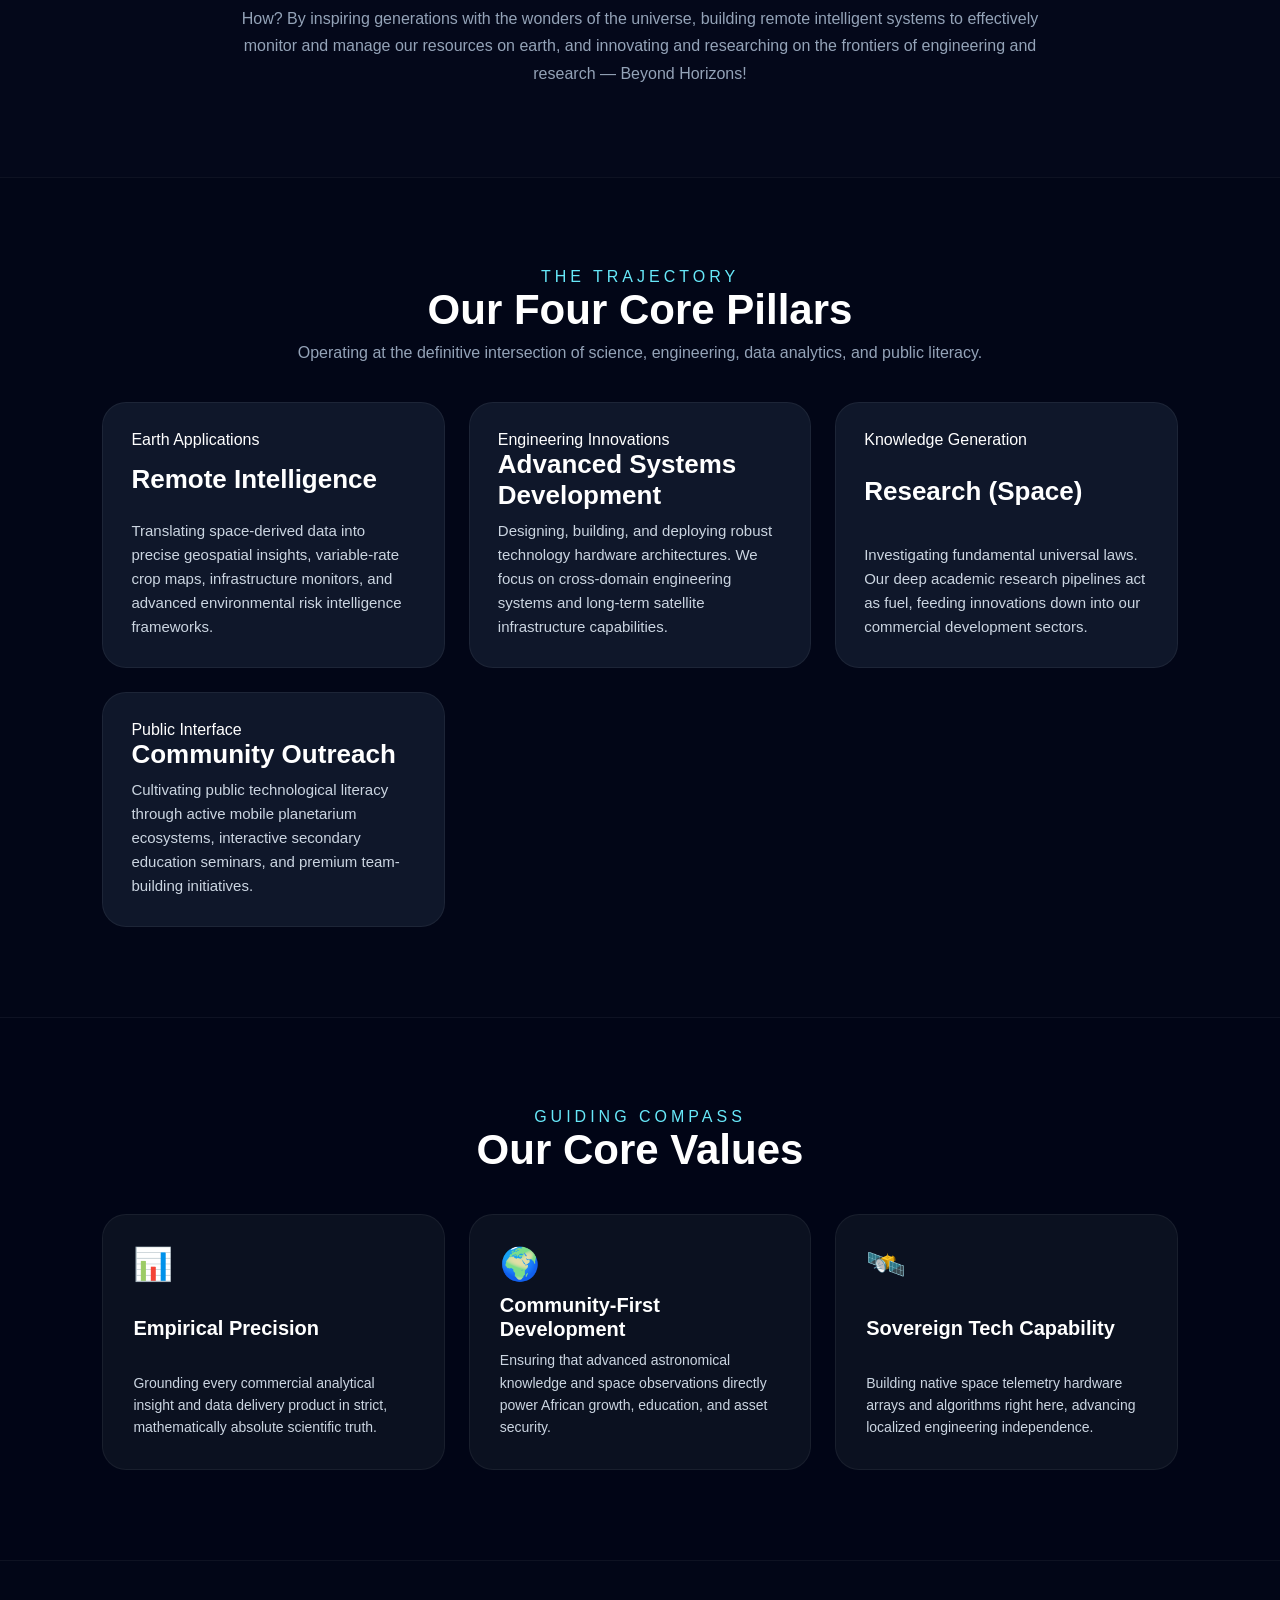
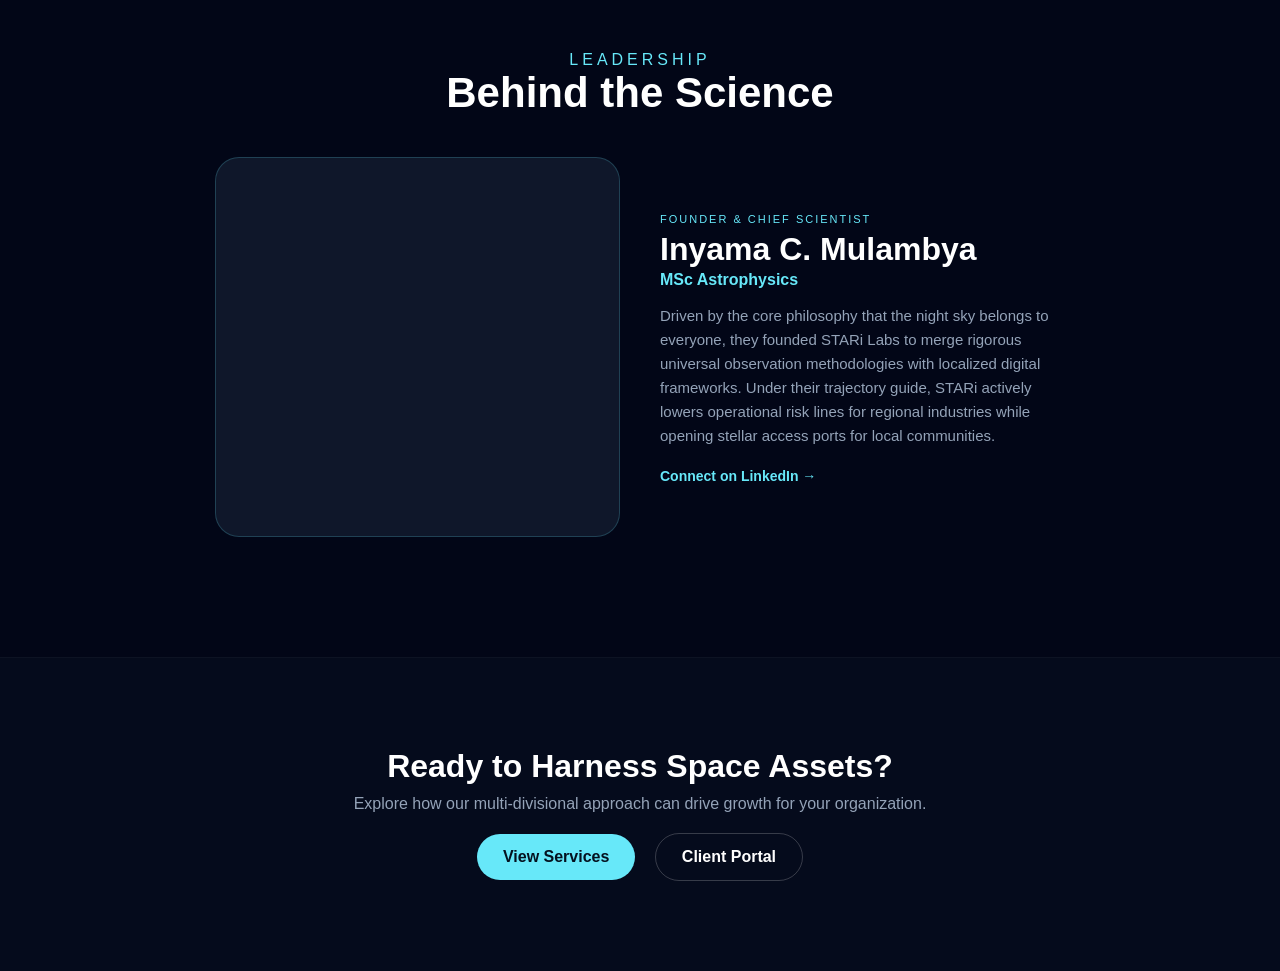
==== commit 1b6aadb3: "Update about.html" ====
--- a/about.html
+++ b/about.html
@@ -141,7 +141,7 @@
 
   <div style="max-width: 850px; margin: 0 auto; display: grid; grid-template-columns: repeat(auto-fit, minmax(280px, 1fr)); gap: 40px; align-items: center;">
     <!-- Founder Image Frame Box -->
-    <div class="card" style="padding: 0; min-height: 380px; border-color: rgba(103, 232, 249, 0.2); background-size: cover; background-position: center; background-image: url('https://placeholder.com');">
+    <div class="card" style="padding: 0; min-height: 380px; border-color: rgba(103, 232, 249, 0.2); background-size: cover; background-position: center; background-image: url('https://i.imgur.com/u5jMxN7.png');">
       <!-- Image backdrop configuration parameter layer -->
     </div>
     
@@ -149,14 +149,14 @@
     <div style="display: flex; flex-direction: column; gap: 15px;">
       <div>
         <span class="tag" style="font-size: 11px; letter-spacing: 2px;">FOUNDER & CHIEF SCIENTIST</span>
-        <h3 style="font-size: 32px; font-weight: 800; margin-top: 5px; line-height: 1.1;">Your Name Here</h3>
+        <h3 style="font-size: 32px; font-weight: 800; margin-top: 5px; line-height: 1.1;">Inyama C. Mulambya</h3>
         <p style="color: #67e8f9; font-size: 16px; font-weight: 600; margin-top: 4px;">MSc Astrophysics</p>
       </div>
       <p class="muted" style="line-height: 1.6; font-size: 15px;">
         Driven by the core philosophy that the night sky belongs to everyone, they founded STARi Labs to merge rigorous universal observation methodologies with localized digital frameworks. Under their trajectory guide, STARi actively lowers operational risk lines for regional industries while opening stellar access ports for local communities.
       </p>
       <div>
-        <a href="https://linkedin.com" target="_blank" class="card-link" style="margin-top: 5px;">Connect on LinkedIn →</a>
+        <a href="https://www.linkedin.com/in/inyama-mulambya-9b2b7024a/" target="_blank" class="card-link" style="margin-top: 5px;">Connect on LinkedIn →</a>
       </div>
     </div>
   </div>
--- a/styles.css
+++ b/styles.css
@@ -22,10 +22,9 @@
 }
 
 .logo img{
-  height:200px;
+  height:100px;
   width:auto;
   display:block;
-  filter:drop-shadow(0 0 10px #67e8f9);
 }
 
 nav a{margin-left:24px}
@@ -115,6 +114,31 @@
   align-items: flex-start;
 }
 
+/* ==========================================================================
+   ADDED: Wider Cinematic Responsive Video Player Engine
+   ========================================================================== */
+.video-container-slot {
+  position: relative;
+  width: 100%;
+  max-width: 1200px; /* Expands width footprint across viewport containers */
+  margin: 0 auto;
+  padding-bottom: 56.25%; /* Fixed widescreen 16:9 cinematic parameter rules */
+  height: 0;
+  overflow: hidden;
+  border-radius: 24px;
+  border: 1px solid rgba(255, 255, 255, 0.08);
+  box-shadow: 0 20px 40px rgba(0, 0, 0, 0.5);
+  background: #0f172a;
+}
+
+.video-container-slot iframe {
+  position: absolute;
+  top: 0;
+  left: 0;
+  width: 100%;
+  height: 100%;
+}
+
 /* ========================================================================== */
 
 .metric{font-size:48px;color:#67e8f9;font-weight:900}
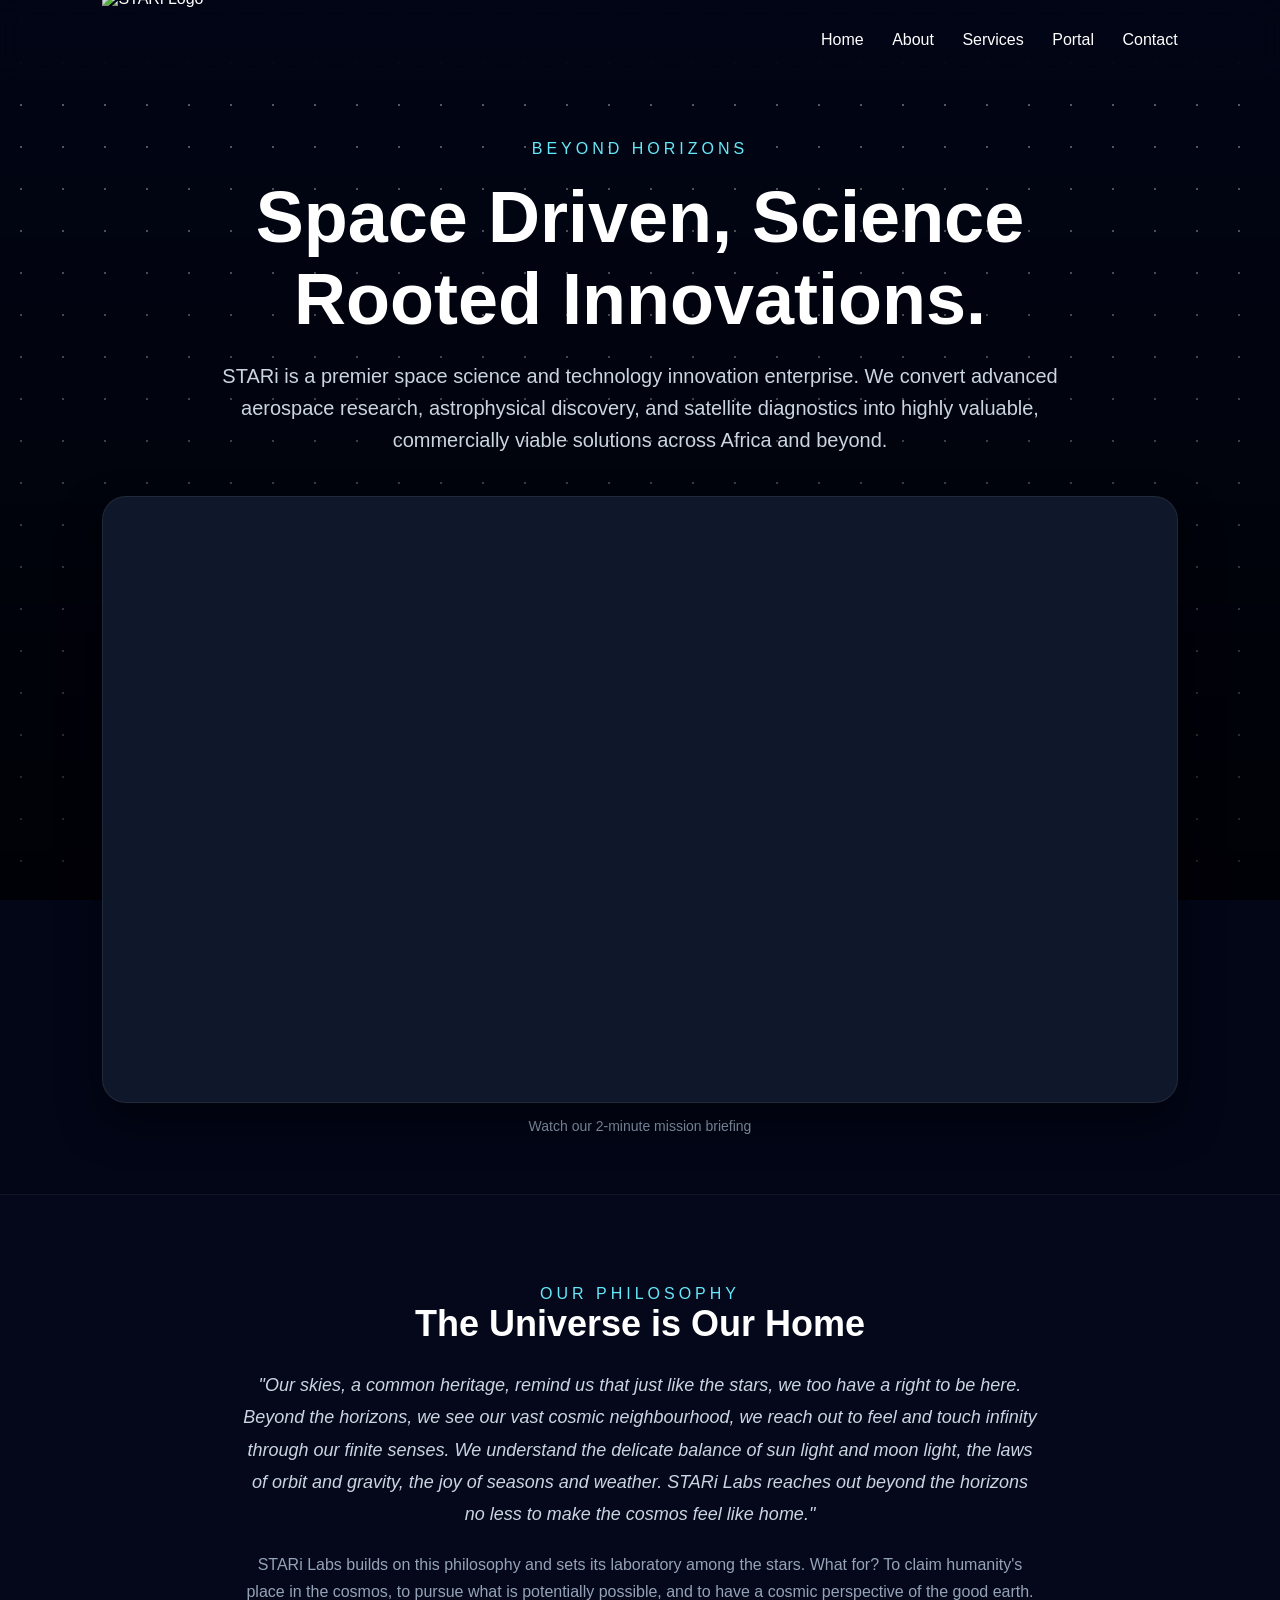
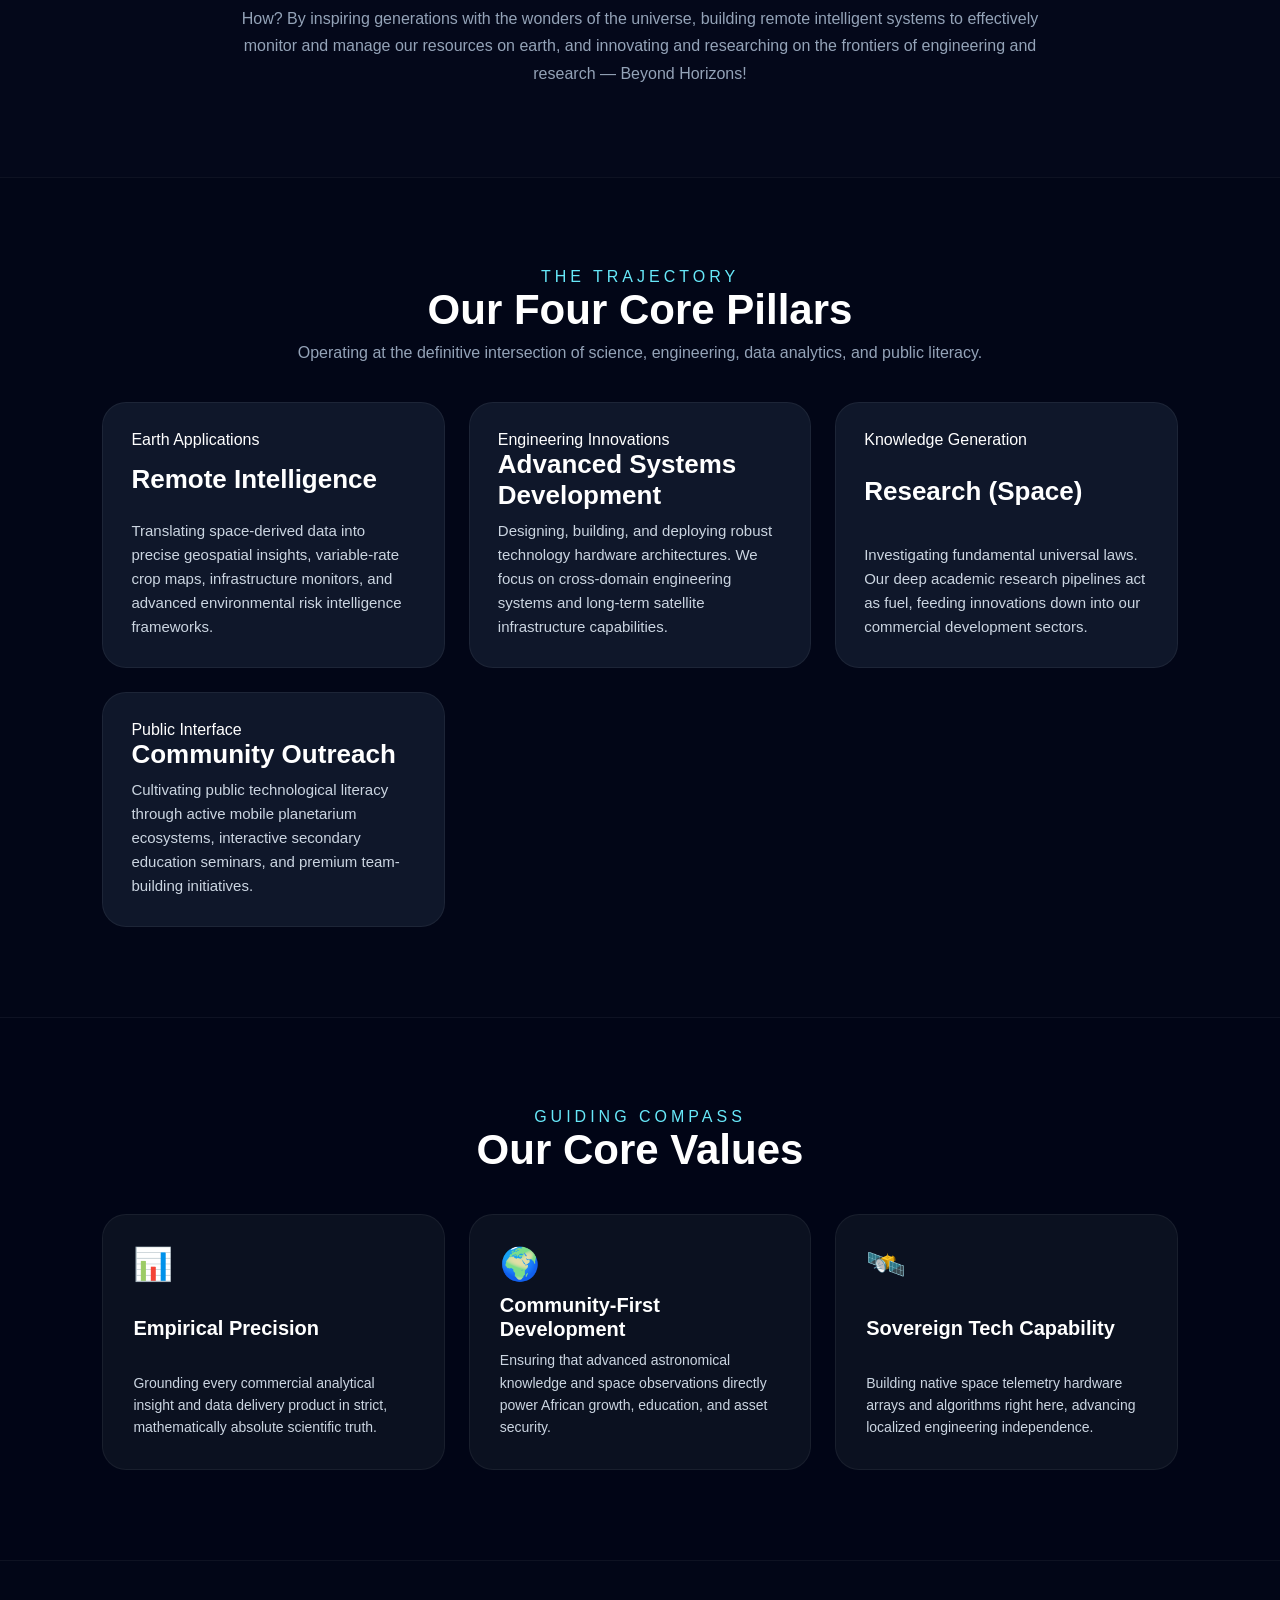
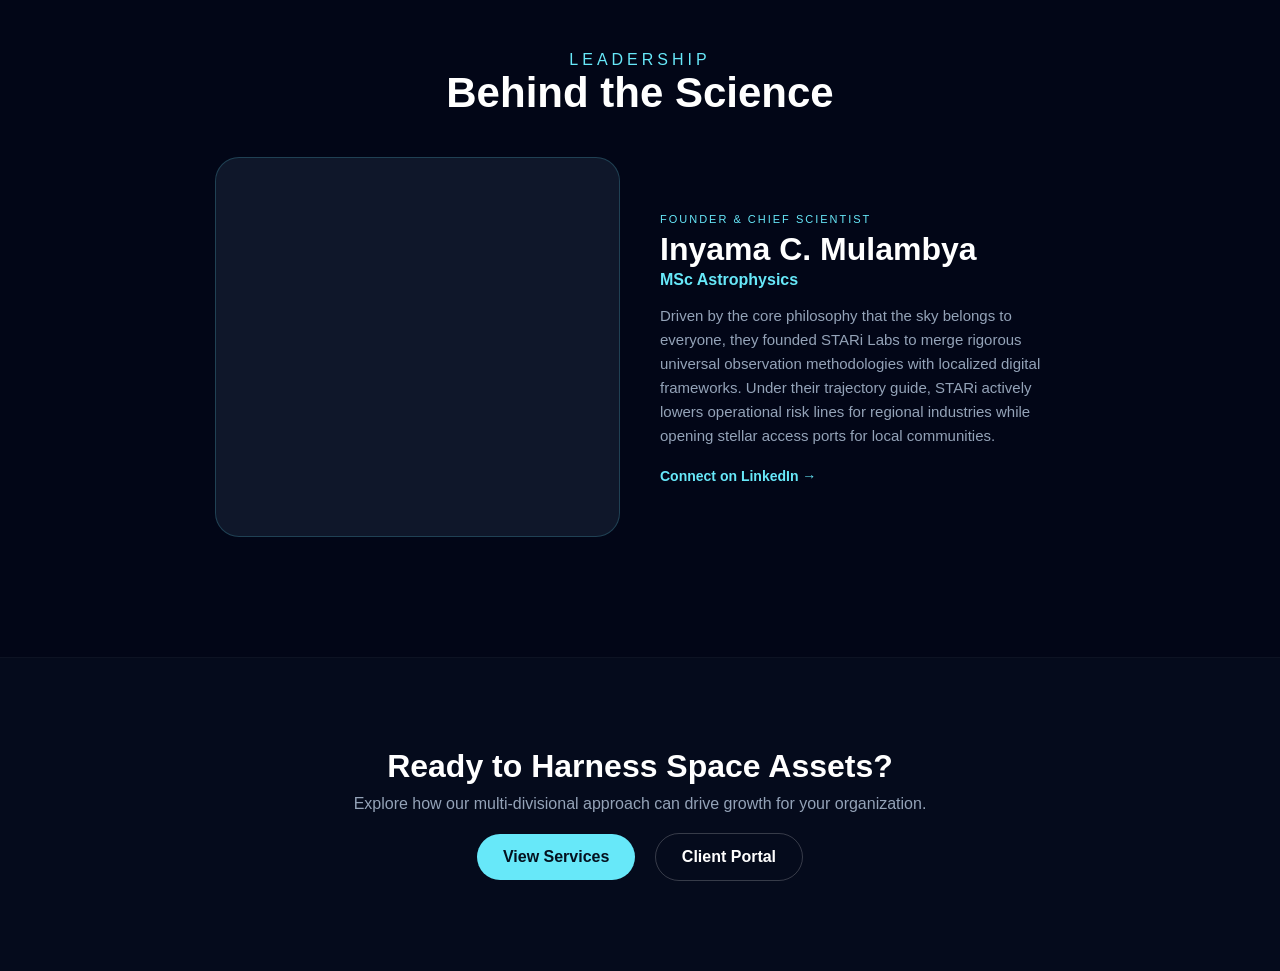
==== commit 178d2307: "Update about.html" ====
--- a/about.html
+++ b/about.html
@@ -27,8 +27,8 @@
 <!-- HERO INTRO -->
 <section class="hero" style="min-height: auto; padding-bottom: 40px;">
   <div class="hero-wrap">
-    <div class="tag">MANTRA: BEYOND HORIZONS</div>
-    <h1>Space Drive, Science Rooted Innovations.</h1>
+    <div class="tag">BEYOND HORIZONS</div>
+    <h1>Space Driven, Science Rooted Innovations.</h1>
     <p style="font-size: 20px; line-height: 1.6; margin-top: 20px;">
       STARi is a premier space science and technology innovation enterprise. We convert advanced aerospace research, astrophysical discovery, and satellite diagnostics into highly valuable, commercially viable solutions across Africa and beyond.
     </p>
@@ -153,7 +153,7 @@
         <p style="color: #67e8f9; font-size: 16px; font-weight: 600; margin-top: 4px;">MSc Astrophysics</p>
       </div>
       <p class="muted" style="line-height: 1.6; font-size: 15px;">
-        Driven by the core philosophy that the night sky belongs to everyone, they founded STARi Labs to merge rigorous universal observation methodologies with localized digital frameworks. Under their trajectory guide, STARi actively lowers operational risk lines for regional industries while opening stellar access ports for local communities.
+        Driven by the core philosophy that the sky belongs to everyone, they founded STARi Labs to merge rigorous universal observation methodologies with localized digital frameworks. Under their trajectory guide, STARi actively lowers operational risk lines for regional industries while opening stellar access ports for local communities.
       </p>
       <div>
         <a href="https://www.linkedin.com/in/inyama-mulambya-9b2b7024a/" target="_blank" class="card-link" style="margin-top: 5px;">Connect on LinkedIn →</a>
